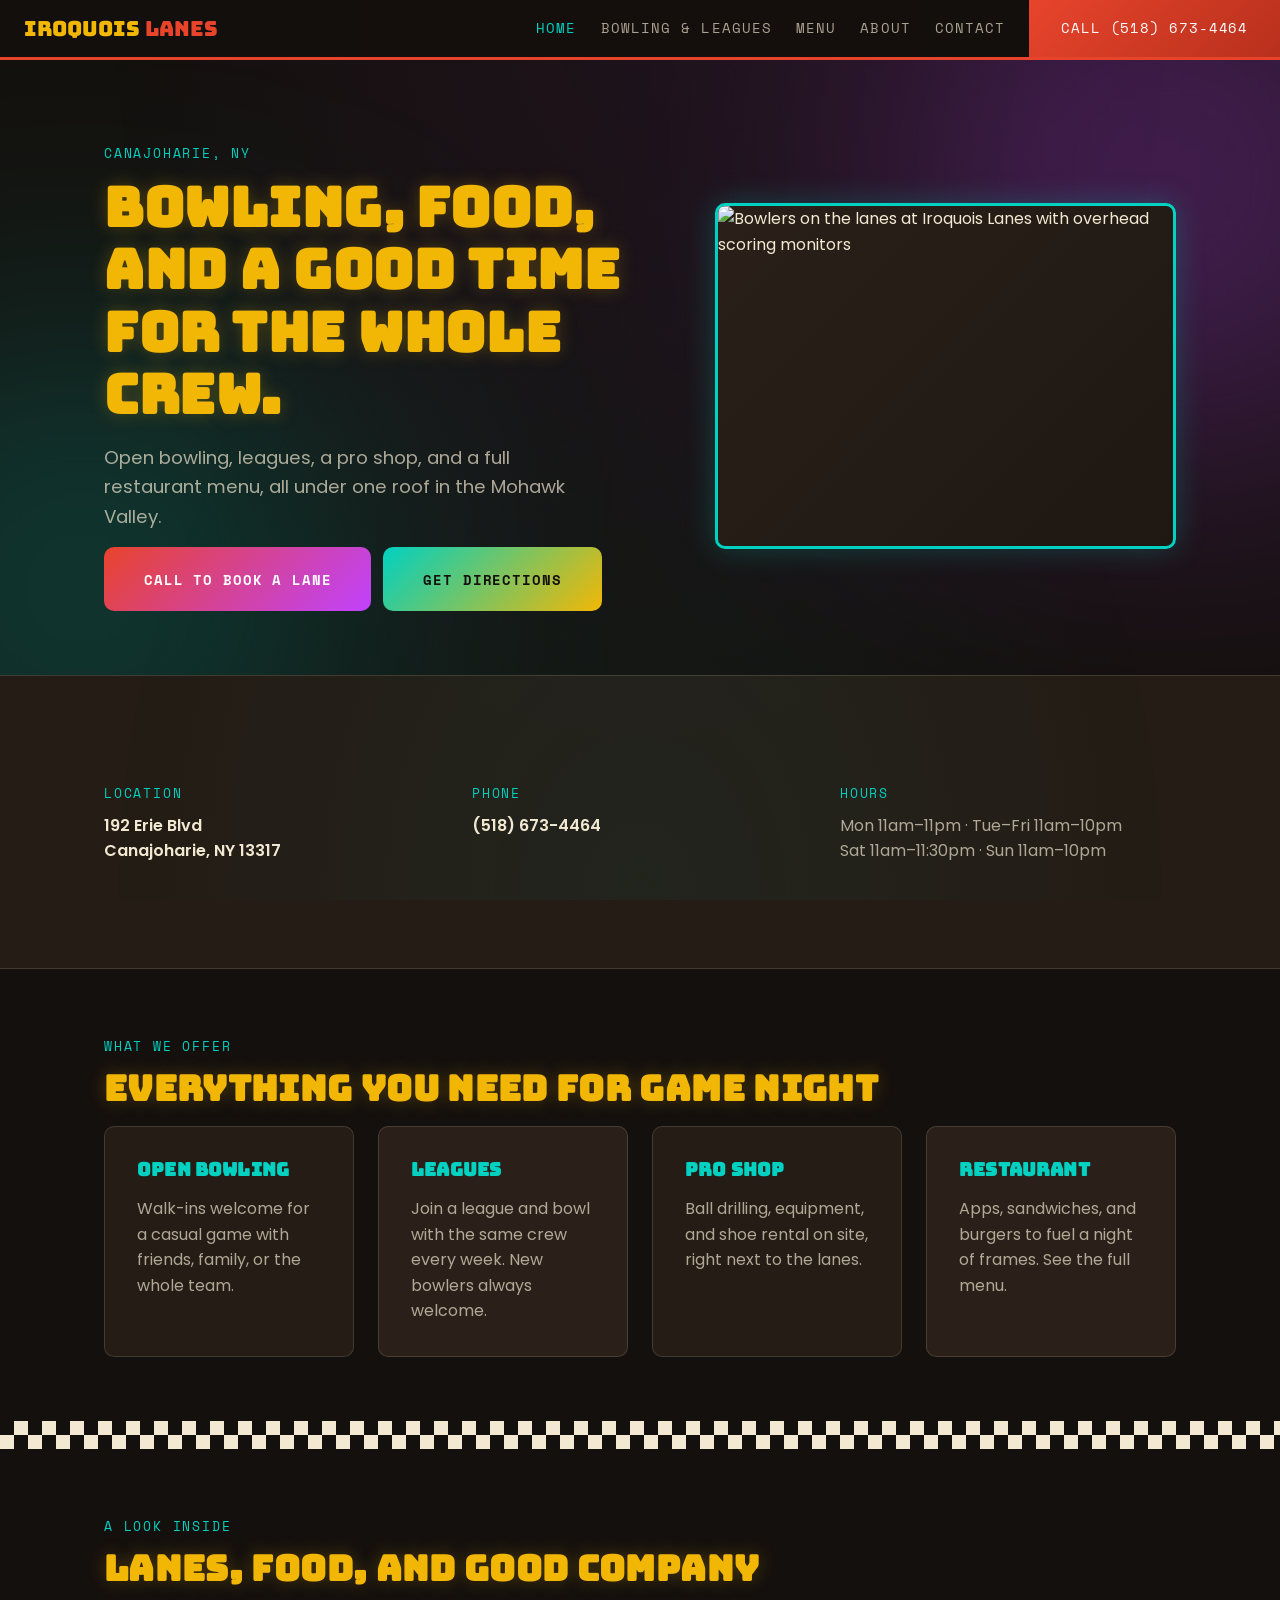
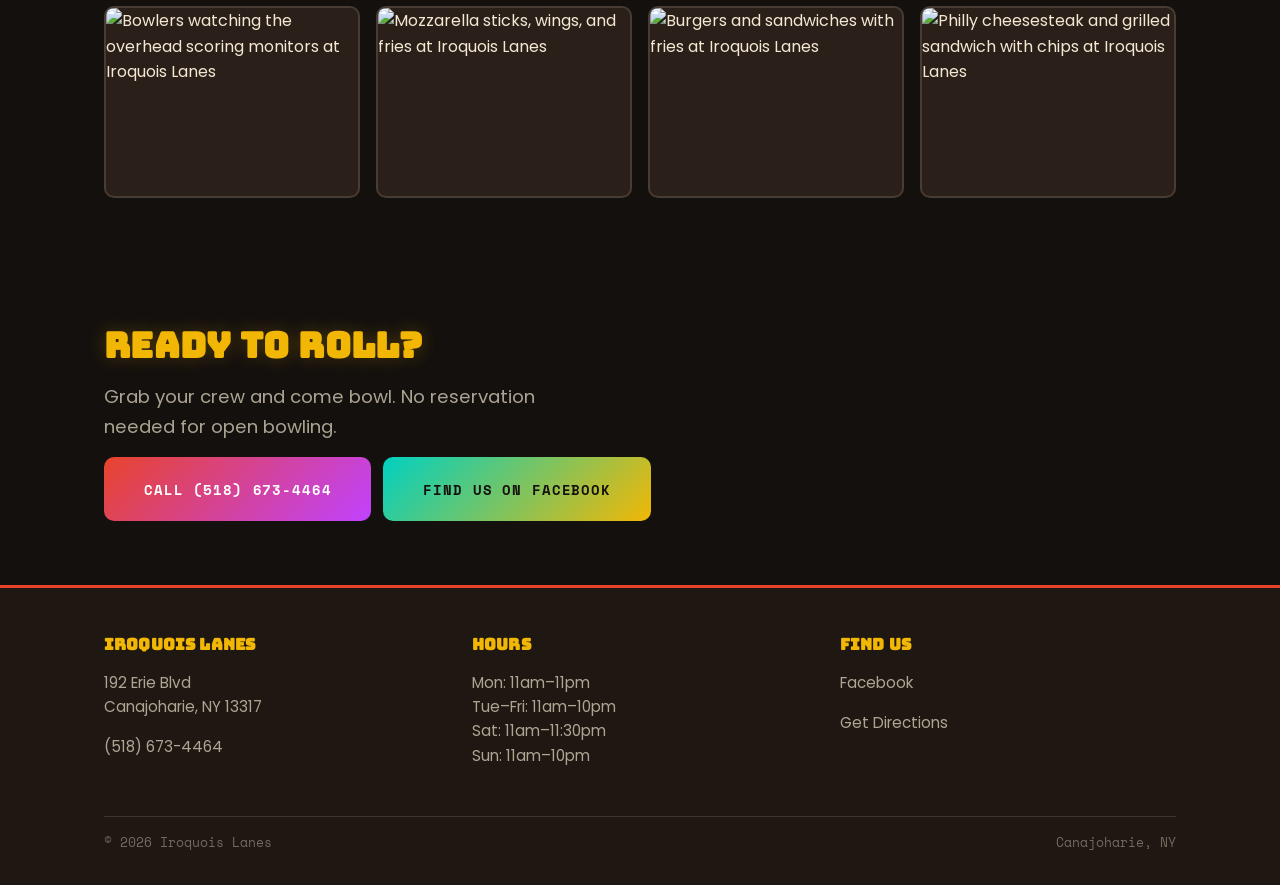
==== index.html @ 58350961 "Initial multi-page site for Iroquois Lanes Home, Bowling & Leagues, Menu, About, and Contact pages w" ====
<!DOCTYPE html>
<html lang="en">
<head>
<meta charset="UTF-8">
<meta name="viewport" content="width=device-width, initial-scale=1.0">
<title>Iroquois Lanes | Bowling, Leagues &amp; Restaurant in Canajoharie, NY</title>
<meta name="description" content="Iroquois Lanes in Canajoharie, NY offers open bowling, leagues, a pro shop, and a full restaurant menu. Call (518) 673-4464.">
<link rel="preconnect" href="https://fonts.googleapis.com">
<link rel="preconnect" href="https://fonts.gstatic.com" crossorigin>
<link href="https://fonts.googleapis.com/css2?family=Bungee&family=Poppins:wght@400;500;600;700&family=Space+Mono:wght@400;700&display=swap" rel="stylesheet">
<link rel="stylesheet" href="styles.css">
</head>
<body>
<a class="skip-link" href="#main">Skip to content</a>

<header class="site-header">
  <div class="header-content">
    <a href="index.html" class="brand">IROQUOIS <span>LANES</span></a>
    <button class="nav-toggle" aria-label="Toggle navigation" aria-expanded="false">&#9776;</button>
    <nav class="main-nav">
      <a href="index.html" aria-current="page">Home</a>
      <a href="leagues.html">Bowling &amp; Leagues</a>
      <a href="menu.html">Menu</a>
      <a href="about.html">About</a>
      <a href="contact.html">Contact</a>
    </nav>
  </div>
  <a href="tel:+15186734464" class="btn-header">Call (518) 673-4464</a>
</header>

<main id="main">

  <section class="hero">
    <div class="wrap hero-grid">
      <div>
        <span class="eyebrow">Canajoharie, NY</span>
        <h1>Bowling, food, and a good time for the whole crew.</h1>
        <p class="hero-sub">Open bowling, leagues, a pro shop, and a full restaurant menu, all under one roof in the Mohawk Valley.</p>
        <div class="btn-row">
          <a href="tel:+15186734464" class="btn-primary">Call to Book a Lane</a>
          <a href="contact.html" class="btn-secondary">Get Directions</a>
        </div>
      </div>
      <div class="hero-photo-frame">
        <img src="images/hero-lanes.jpg" alt="Bowlers on the lanes at Iroquois Lanes with overhead scoring monitors">
      </div>
    </div>
  </section>

  <section class="info-strip">
    <div class="wrap">
      <div class="info-item">
        <span class="eyebrow">Location</span>
        <p><a href="contact.html">192 Erie Blvd<br>Canajoharie, NY 13317</a></p>
      </div>
      <div class="info-item">
        <span class="eyebrow">Phone</span>
        <p><a href="tel:+15186734464">(518) 673-4464</a></p>
      </div>
      <div class="info-item">
        <span class="eyebrow">Hours</span>
        <p>Mon 11am&ndash;11pm &middot; Tue&ndash;Fri 11am&ndash;10pm<br>Sat 11am&ndash;11:30pm &middot; Sun 11am&ndash;10pm</p>
      </div>
    </div>
  </section>

  <section>
    <div class="wrap">
      <span class="eyebrow">What We Offer</span>
      <h2>Everything you need for game night</h2>
      <div class="card-grid">
        <div class="card">
          <h3>Open Bowling</h3>
          <p>Walk-ins welcome for a casual game with friends, family, or the whole team.</p>
        </div>
        <div class="card">
          <h3>Leagues</h3>
          <p>Join a league and bowl with the same crew every week. New bowlers always welcome.</p>
        </div>
        <div class="card">
          <h3>Pro Shop</h3>
          <p>Ball drilling, equipment, and shoe rental on site, right next to the lanes.</p>
        </div>
        <div class="card">
          <h3>Restaurant</h3>
          <p>Apps, sandwiches, and burgers to fuel a night of frames. See the full menu.</p>
        </div>
      </div>
    </div>
  </section>

  <div class="checker-divider"></div>

  <section>
    <div class="wrap">
      <span class="eyebrow">A Look Inside</span>
      <h2>Lanes, food, and good company</h2>
      <div class="photo-strip">
        <div class="frame"><img src="images/lanes-scoring.jpg" alt="Bowlers watching the overhead scoring monitors at Iroquois Lanes"></div>
        <div class="frame"><img src="images/apps-mozz-wings.jpg" alt="Mozzarella sticks, wings, and fries at Iroquois Lanes"></div>
        <div class="frame"><img src="images/burgers-fries.jpg" alt="Burgers and sandwiches with fries at Iroquois Lanes"></div>
        <div class="frame"><img src="images/sandwiches-chips.jpg" alt="Philly cheesesteak and grilled sandwich with chips at Iroquois Lanes"></div>
      </div>
    </div>
  </section>

  <section>
    <div class="wrap">
      <h2>Ready to roll?</h2>
      <p class="hero-sub">Grab your crew and come bowl. No reservation needed for open bowling.</p>
      <div class="btn-row">
        <a href="tel:+15186734464" class="btn-primary">Call (518) 673-4464</a>
        <a href="https://www.facebook.com/p/Iroquois-Lanes-100047014855632/" target="_blank" rel="noopener" class="btn-secondary">Find Us on Facebook</a>
      </div>
    </div>
  </section>

</main>

<footer class="site-footer">
  <div class="wrap">
    <div class="footer-grid">
      <div>
        <h3>Iroquois Lanes</h3>
        <p>192 Erie Blvd<br>Canajoharie, NY 13317</p>
        <p><a href="tel:+15186734464">(518) 673-4464</a></p>
      </div>
      <div>
        <h3>Hours</h3>
        <p>Mon: 11am&ndash;11pm<br>Tue&ndash;Fri: 11am&ndash;10pm<br>Sat: 11am&ndash;11:30pm<br>Sun: 11am&ndash;10pm</p>
      </div>
      <div>
        <h3>Find Us</h3>
        <p><a href="https://www.facebook.com/p/Iroquois-Lanes-100047014855632/" target="_blank" rel="noopener">Facebook</a></p>
        <p><a href="https://www.google.com/maps/search/?api=1&query=Iroquois+Lanes+192+Erie+Blvd+Canajoharie+NY+13317" target="_blank" rel="noopener">Get Directions</a></p>
      </div>
    </div>
    <div class="footer-bottom">
      <span>&copy; <span id="year"></span> Iroquois Lanes</span>
      <span>Canajoharie, NY</span>
    </div>
  </div>
</footer>

<script src="script.js"></script>
</body>
</html>
---- styles.css ----
/* ============================================
   Iroquois Lanes — shared stylesheet
   Retro bowling-alley theme: dark lane-house
   palette, neon marquee accents, checkerboard
   floor motif.
   ============================================ */

:root {
  /* Palette */
  --bg: #14100d;
  --bg-alt: #1e1712;
  --paper: #241c15;
  --paper-raised: #2a2019;
  --cream: #F3E9D2;
  --ink: #F3E9D2;
  --ink-soft: rgba(243, 233, 210, 0.68);
  --ink-faint: rgba(243, 233, 210, 0.4);
  --pin-red: #E8442C;
  --pin-red-deep: #B7301C;
  --lane-gold: #F2B705;
  --neon-purple: #C042FF;
  --neon-teal: #00D1C1;
  --border: rgba(243, 233, 210, 0.14);

  /* Type */
  --font-display: 'Bungee', system-ui, sans-serif;
  --font-body: 'Poppins', system-ui, sans-serif;
  --font-mono: 'Space Mono', monospace;

  /* Spacing scale */
  --sp-01: 0.25rem;
  --sp-02: 0.5rem;
  --sp-03: 0.75rem;
  --sp-04: 1rem;
  --sp-05: 1.5rem;
  --sp-06: 2rem;
  --sp-07: 2.5rem;
  --sp-08: 3rem;
  --sp-09: 4rem;
  --sp-10: 5rem;

  --radius: 10px;
  --motion: 200ms ease;

  color-scheme: dark;
}

@media (prefers-reduced-motion: reduce) {
  *, *::before, *::after {
    animation-duration: 0.001ms !important;
    animation-iteration-count: 1 !important;
    transition-duration: 0.001ms !important;
    scroll-behavior: auto !important;
  }
}

* { box-sizing: border-box; }

html { scroll-behavior: smooth; }

body {
  margin: 0;
  background: var(--bg);
  color: var(--ink);
  font-family: var(--font-body);
  font-size: 1rem;
  line-height: 1.6;
  -webkit-font-smoothing: antialiased;
}

body::after {
  content: '';
  position: fixed;
  inset: 0;
  pointer-events: none;
  background: radial-gradient(ellipse at top, rgba(192, 66, 255, 0.06), transparent 60%),
              radial-gradient(ellipse at bottom, rgba(0, 209, 193, 0.05), transparent 60%);
  z-index: 0;
}

img { max-width: 100%; display: block; }

a { color: var(--neon-teal); text-decoration: none; }
a:hover { color: var(--lane-gold); }

h1, h2, h3 {
  font-family: var(--font-display);
  line-height: 1.15;
  letter-spacing: 0.01em;
  margin: 0 0 var(--sp-04);
  color: var(--lane-gold);
  text-shadow: 0 0 18px rgba(242, 183, 5, 0.25);
}

h1 { font-size: clamp(2rem, 5vw, 3.4rem); }
h2 { font-size: clamp(1.5rem, 3.4vw, 2.2rem); }
h3 { font-size: 1.15rem; }

p { margin: 0 0 var(--sp-04); }

.eyebrow {
  font-family: var(--font-mono);
  text-transform: uppercase;
  letter-spacing: 0.14em;
  font-size: 0.8rem;
  color: var(--neon-teal);
  display: inline-block;
  margin-bottom: var(--sp-03);
}

.wrap {
  max-width: 1120px;
  margin: 0 auto;
  padding: 0 var(--sp-05);
  position: relative;
  z-index: 1;
}

section { padding: var(--sp-09) 0; }

/* Skip link */
.skip-link {
  position: absolute;
  left: -999px;
  top: 0;
  background: var(--pin-red);
  color: #fff;
  padding: var(--sp-03) var(--sp-04);
  z-index: 100;
}
.skip-link:focus { left: var(--sp-04); top: var(--sp-04); }

/* ============ Header / Nav ============ */
.site-header {
  position: sticky;
  top: 0;
  z-index: 50;
  display: flex;
  align-items: stretch;
  background: rgba(20, 16, 13, 0.92);
  backdrop-filter: blur(6px);
  border-bottom: 3px solid var(--pin-red);
}

.header-content {
  flex: 1;
  display: flex;
  align-items: center;
  justify-content: space-between;
  max-width: 1120px;
  margin: 0 auto;
  padding: var(--sp-03) var(--sp-05);
  gap: var(--sp-05);
}

.brand {
  font-family: var(--font-display);
  font-size: 1.3rem;
  color: var(--lane-gold);
  white-space: nowrap;
}
.brand span { color: var(--pin-red); }

.main-nav {
  display: flex;
  gap: var(--sp-05);
  flex-wrap: wrap;
}

.main-nav a {
  font-family: var(--font-mono);
  font-size: 0.85rem;
  text-transform: uppercase;
  letter-spacing: 0.08em;
  color: var(--ink-soft);
}
.main-nav a:hover,
.main-nav a[aria-current="page"] { color: var(--neon-teal); }

.btn-header {
  display: flex;
  align-items: center;
  padding: 0 var(--sp-06);
  background: linear-gradient(135deg, var(--pin-red), var(--pin-red-deep));
  color: #fff;
  font-family: var(--font-mono);
  font-size: 0.85rem;
  letter-spacing: 0.06em;
  text-transform: uppercase;
  white-space: nowrap;
}
.btn-header:hover { background: var(--neon-purple); color: #fff; }

.nav-toggle {
  display: none;
  background: none;
  border: 1px solid var(--border);
  color: var(--ink);
  font-size: 1.4rem;
  padding: var(--sp-02) var(--sp-03);
  border-radius: var(--radius);
}

@media (max-width: 800px) {
  .nav-toggle { display: block; }
  .main-nav {
    display: none;
    position: absolute;
    top: 100%;
    left: 0;
    right: 0;
    background: var(--bg-alt);
    flex-direction: column;
    gap: 0;
    border-bottom: 3px solid var(--pin-red);
  }
  .main-nav.open { display: flex; }
  .main-nav a {
    padding: var(--sp-04) var(--sp-05);
    border-top: 1px solid var(--border);
  }
  .btn-header { display: none; }
}

/* ============ Buttons ============ */
.btn-primary,
.btn-secondary {
  display: inline-flex;
  align-items: center;
  justify-content: center;
  padding: 0 var(--sp-07);
  height: 64px;
  font-family: var(--font-mono);
  font-size: 0.9rem;
  text-transform: uppercase;
  letter-spacing: 0.06em;
  border-radius: var(--radius);
  color: #14100d;
  font-weight: 700;
}

.btn-primary { background: linear-gradient(135deg, var(--pin-red), var(--neon-purple)); color: #fff; }
.btn-secondary { background: linear-gradient(135deg, var(--neon-teal), var(--lane-gold)); }

.btn-primary:hover, .btn-secondary:hover {
  background: #7a4fae;
  color: #fff;
}

.btn-row { display: flex; gap: var(--sp-03); flex-wrap: wrap; }

/* ============ Hero ============ */
.hero {
  padding: var(--sp-10) 0 var(--sp-09);
  position: relative;
  overflow: hidden;
}
.hero::before {
  content: '';
  position: absolute;
  top: -20%;
  right: -10%;
  width: 480px;
  height: 480px;
  background: var(--neon-purple);
  filter: blur(140px);
  opacity: 0.35;
  z-index: 0;
}
.hero::after {
  content: '';
  position: absolute;
  bottom: -20%;
  left: -10%;
  width: 420px;
  height: 420px;
  background: var(--neon-teal);
  filter: blur(140px);
  opacity: 0.3;
  z-index: 0;
}

.hero-grid {
  display: grid;
  grid-template-columns: 1.1fr 0.9fr;
  gap: var(--sp-08);
  align-items: center;
}

@media (max-width: 900px) {
  .hero-grid { grid-template-columns: 1fr; }
}

.hero-sub {
  font-size: 1.15rem;
  color: var(--ink-soft);
  max-width: 42ch;
}

.hero-photo-frame {
  border-radius: var(--radius);
  overflow: hidden;
  border: 3px solid var(--neon-teal);
  box-shadow: 0 0 30px rgba(0, 209, 193, 0.25);
  aspect-ratio: 4/3;
  background: linear-gradient(135deg, var(--paper-raised), var(--bg-alt));
}
.hero-photo-frame img { width: 100%; height: 100%; object-fit: cover; }

/* ============ Info strip ============ */
.info-strip {
  background: var(--paper);
  border-top: 1px solid var(--border);
  border-bottom: 1px solid var(--border);
}
.info-strip .wrap {
  display: grid;
  grid-template-columns: repeat(3, 1fr);
  gap: var(--sp-06);
  padding-top: var(--sp-07);
  padding-bottom: var(--sp-07);
}
@media (max-width: 700px) {
  .info-strip .wrap { grid-template-columns: 1fr; }
}
.info-item .eyebrow { margin-bottom: var(--sp-02); }
.info-item p { margin: 0; color: var(--ink-soft); }
.info-item a { color: var(--ink); font-weight: 600; }
.info-item a:hover { color: var(--neon-teal); }

/* ============ Cards ============ */
.card-grid {
  display: grid;
  grid-template-columns: repeat(auto-fit, minmax(240px, 1fr));
  gap: var(--sp-05);
}

.card {
  background: var(--paper);
  border: 1px solid var(--border);
  border-radius: var(--radius);
  padding: var(--sp-06);
}
.card:nth-child(even) { background: var(--paper-raised); }
.card h3 { color: var(--neon-teal); text-shadow: none; }
.card p { color: var(--ink-soft); margin-bottom: 0; }

/* ============ Checkerboard divider ============ */
.checker-divider {
  height: 28px;
  background-image:
    repeating-conic-gradient(var(--cream) 0% 25%, var(--bg) 0% 50%);
  background-size: 28px 28px;
}

/* ============ Photo strip ============ */
.photo-strip {
  display: grid;
  grid-template-columns: repeat(auto-fit, minmax(200px, 1fr));
  gap: var(--sp-04);
}
.photo-strip .frame {
  border-radius: var(--radius);
  overflow: hidden;
  border: 2px solid var(--border);
  aspect-ratio: 4/3;
  background: var(--paper-raised);
}
.photo-strip .frame img { width: 100%; height: 100%; object-fit: cover; }

/* ============ Menu page ============ */
.menu-section h2 { border-bottom: 2px solid var(--pin-red); padding-bottom: var(--sp-02); display: inline-block; }
.menu-list { list-style: none; margin: 0 0 var(--sp-07); padding: 0; }
.menu-list li {
  display: flex;
  justify-content: space-between;
  gap: var(--sp-04);
  padding: var(--sp-03) 0;
  border-bottom: 1px dashed var(--border);
}
.menu-list .item-name { font-weight: 600; }
.menu-list .item-desc { color: var(--ink-soft); font-size: 0.9rem; display: block; }
.menu-note {
  font-family: var(--font-mono);
  font-size: 0.9rem;
  color: var(--neon-teal);
  background: var(--paper);
  border: 1px dashed var(--neon-teal);
  border-radius: var(--radius);
  padding: var(--sp-04) var(--sp-05);
}

/* ============ Hours table ============ */
.hours-table { width: 100%; border-collapse: collapse; font-family: var(--font-mono); }
.hours-table td { padding: var(--sp-02) 0; border-bottom: 1px solid var(--border); }
.hours-table td:last-child { text-align: right; color: var(--ink-soft); }

/* ============ Map ============ */
.map-frame {
  border-radius: var(--radius);
  overflow: hidden;
  border: 1px solid var(--border);
}
.map-frame iframe { width: 100%; height: 360px; border: 0; display: block; }

/* ============ Footer ============ */
.site-footer {
  background: var(--bg-alt);
  border-top: 3px solid var(--pin-red);
  padding: var(--sp-08) 0 var(--sp-06);
}
.footer-grid {
  display: grid;
  grid-template-columns: repeat(3, 1fr);
  gap: var(--sp-06);
  margin-bottom: var(--sp-06);
}
@media (max-width: 700px) {
  .footer-grid { grid-template-columns: 1fr; }
}
.footer-grid h3 { font-size: 1rem; color: var(--lane-gold); text-shadow: none; }
.footer-grid p, .footer-grid a { color: var(--ink-soft); font-size: 0.95rem; }
.footer-bottom {
  border-top: 1px solid var(--border);
  padding-top: var(--sp-04);
  font-family: var(--font-mono);
  font-size: 0.8rem;
  color: var(--ink-faint);
  display: flex;
  justify-content: space-between;
  flex-wrap: wrap;
  gap: var(--sp-02);
}
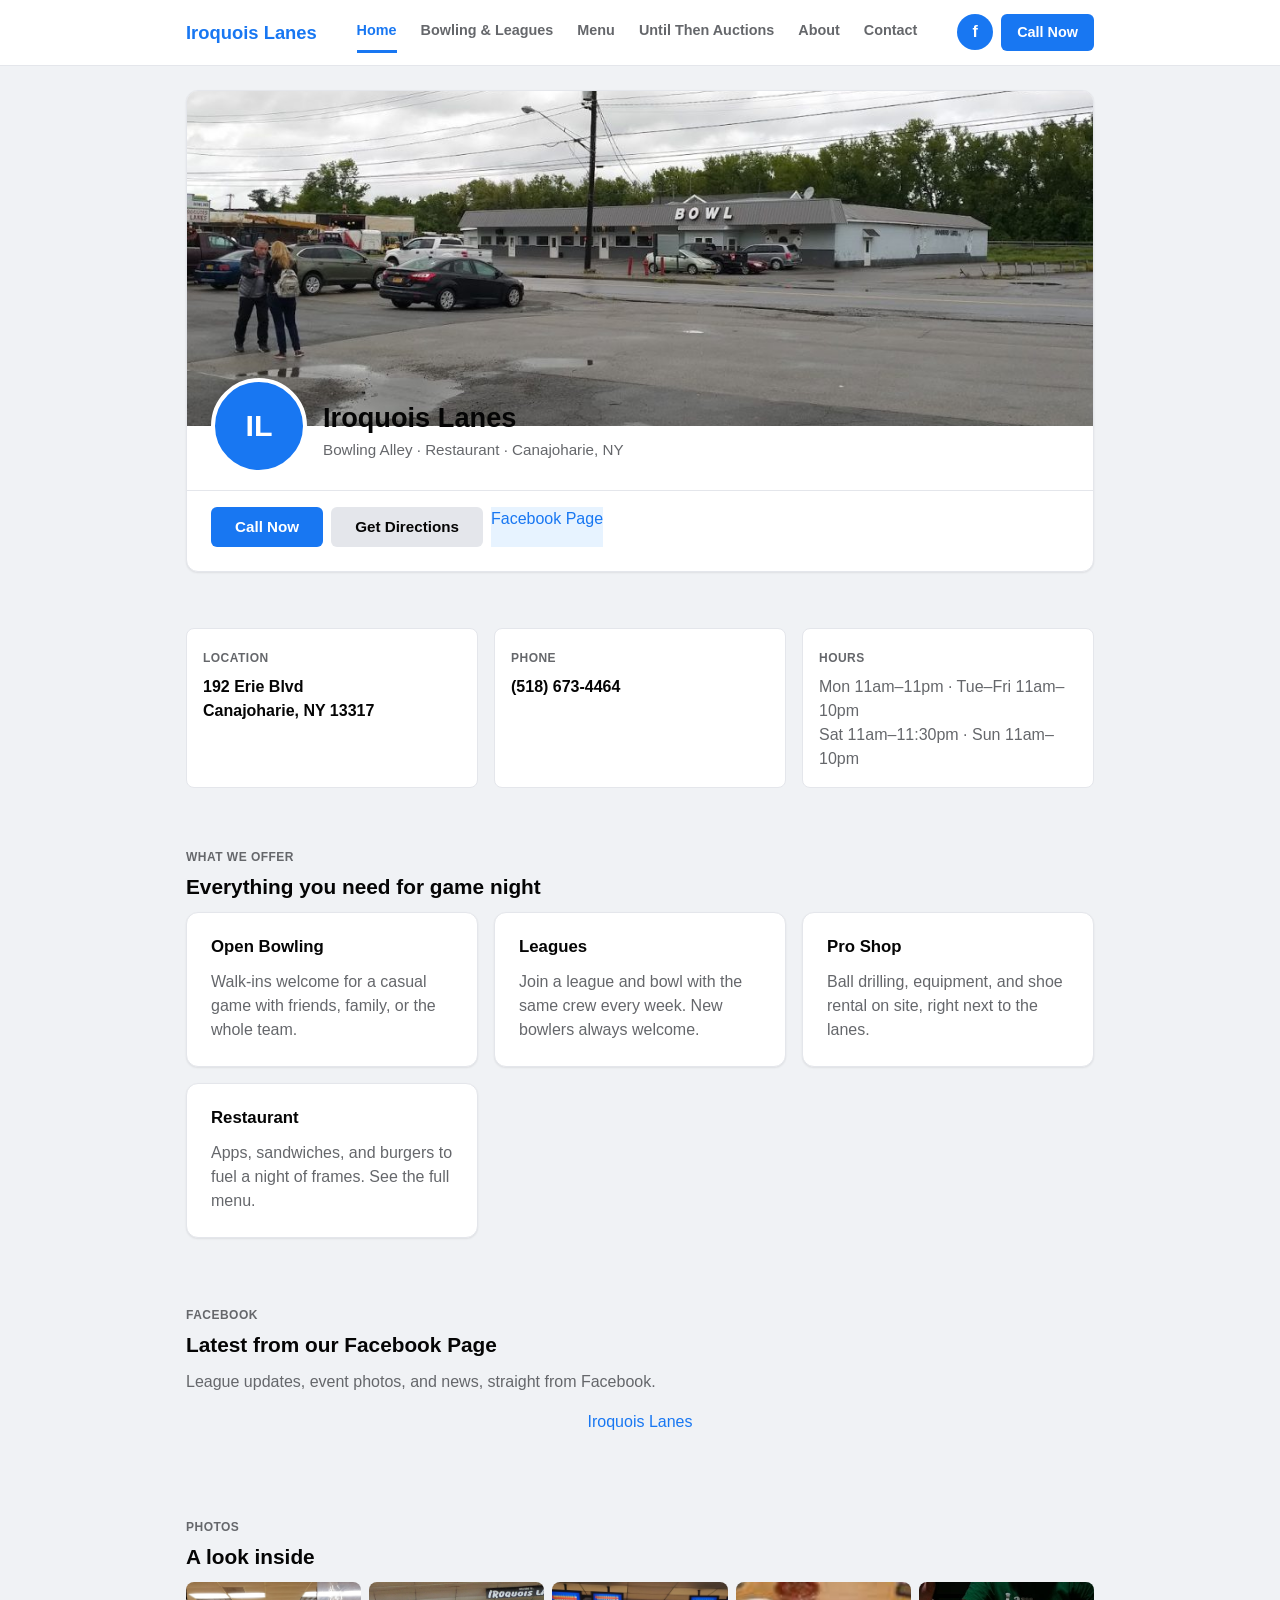
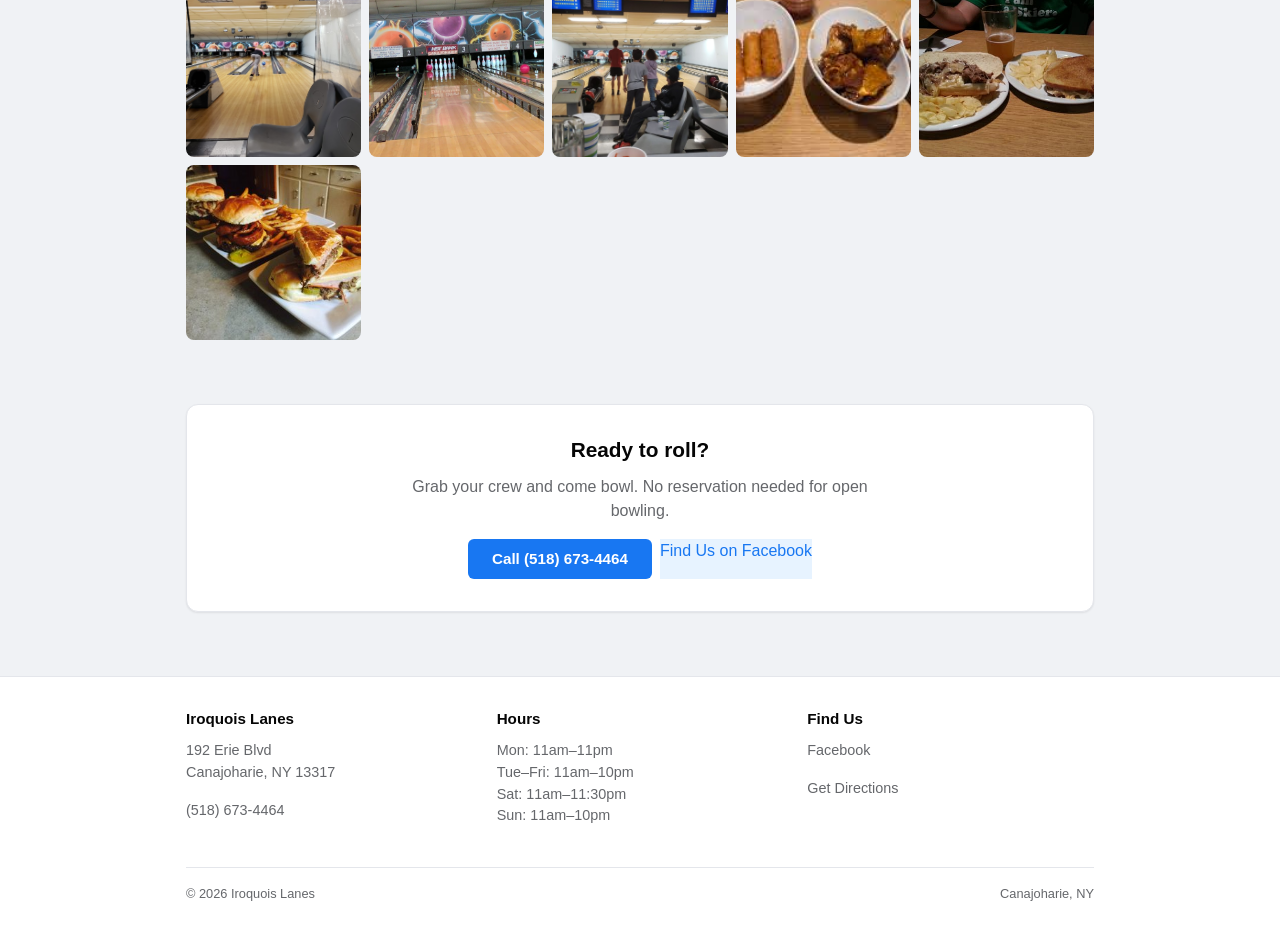
==== commit 1f98e20b: "Add real photos, redesign site to match Facebook, add Until Then auctions page - Rename uploaded pho" ====
--- a/index.html
+++ b/index.html
@@ -5,9 +5,6 @@
 <meta name="viewport" content="width=device-width, initial-scale=1.0">
 <title>Iroquois Lanes | Bowling, Leagues &amp; Restaurant in Canajoharie, NY</title>
 <meta name="description" content="Iroquois Lanes in Canajoharie, NY offers open bowling, leagues, a pro shop, and a full restaurant menu. Call (518) 673-4464.">
-<link rel="preconnect" href="https://fonts.googleapis.com">
-<link rel="preconnect" href="https://fonts.gstatic.com" crossorigin>
-<link href="https://fonts.googleapis.com/css2?family=Bungee&family=Poppins:wght@400;500;600;700&family=Space+Mono:wght@400;700&display=swap" rel="stylesheet">
 <link rel="stylesheet" href="styles.css">
 </head>
 <body>
@@ -15,34 +12,45 @@
 
 <header class="site-header">
   <div class="header-content">
-    <a href="index.html" class="brand">IROQUOIS <span>LANES</span></a>
-    <button class="nav-toggle" aria-label="Toggle navigation" aria-expanded="false">&#9776;</button>
+    <a href="index.html" class="brand">Iroquois Lanes</a>
     <nav class="main-nav">
       <a href="index.html" aria-current="page">Home</a>
       <a href="leagues.html">Bowling &amp; Leagues</a>
       <a href="menu.html">Menu</a>
+      <a href="auctions.html">Until Then Auctions</a>
       <a href="about.html">About</a>
       <a href="contact.html">Contact</a>
     </nav>
+    <div class="header-actions">
+      <button class="nav-toggle" aria-label="Toggle navigation" aria-expanded="false">&#9776;</button>
+      <a href="https://www.facebook.com/p/Iroquois-Lanes-100047014855632/" target="_blank" rel="noopener" class="fb-icon-btn" aria-label="Iroquois Lanes on Facebook">f</a>
+      <a href="tel:+15186734464" class="btn-header">Call Now</a>
+    </div>
   </div>
-  <a href="tel:+15186734464" class="btn-header">Call (518) 673-4464</a>
 </header>
 
 <main id="main">
 
-  <section class="hero">
-    <div class="wrap hero-grid">
-      <div>
-        <span class="eyebrow">Canajoharie, NY</span>
-        <h1>Bowling, food, and a good time for the whole crew.</h1>
-        <p class="hero-sub">Open bowling, leagues, a pro shop, and a full restaurant menu, all under one roof in the Mohawk Valley.</p>
-        <div class="btn-row">
-          <a href="tel:+15186734464" class="btn-primary">Call to Book a Lane</a>
-          <a href="contact.html" class="btn-secondary">Get Directions</a>
+  <section class="page-header">
+    <div class="wrap">
+      <div class="page-header-card">
+        <div class="cover-photo">
+          <img src="images/cover-exterior.jpg" alt="The Iroquois Lanes building on Erie Blvd in Canajoharie, NY">
         </div>
-      </div>
-      <div class="hero-photo-frame">
-        <img src="images/hero-lanes.jpg" alt="Bowlers on the lanes at Iroquois Lanes with overhead scoring monitors">
+        <div class="page-identity">
+          <div class="profile-badge">IL</div>
+          <div class="page-title-block">
+            <h1>Iroquois Lanes</h1>
+            <p class="page-category">Bowling Alley &middot; Restaurant &middot; Canajoharie, NY</p>
+          </div>
+        </div>
+        <div class="page-actions">
+          <div class="btn-row">
+            <a href="tel:+15186734464" class="btn-primary">Call Now</a>
+            <a href="contact.html" class="btn-secondary">Get Directions</a>
+            <a href="https://www.facebook.com/p/Iroquois-Lanes-100047014855632/" target="_blank" rel="noopener" class="btn-facebook">Facebook Page</a>
+          </div>
+        </div>
       </div>
     </div>
   </section>
@@ -89,28 +97,53 @@
     </div>
   </section>
 
-  <div class="checker-divider"></div>
-
   <section>
     <div class="wrap">
-      <span class="eyebrow">A Look Inside</span>
-      <h2>Lanes, food, and good company</h2>
-      <div class="photo-strip">
-        <div class="frame"><img src="images/lanes-scoring.jpg" alt="Bowlers watching the overhead scoring monitors at Iroquois Lanes"></div>
-        <div class="frame"><img src="images/apps-mozz-wings.jpg" alt="Mozzarella sticks, wings, and fries at Iroquois Lanes"></div>
-        <div class="frame"><img src="images/burgers-fries.jpg" alt="Burgers and sandwiches with fries at Iroquois Lanes"></div>
-        <div class="frame"><img src="images/sandwiches-chips.jpg" alt="Philly cheesesteak and grilled sandwich with chips at Iroquois Lanes"></div>
+      <span class="eyebrow">Facebook</span>
+      <h2>Latest from our Facebook Page</h2>
+      <p class="hero-sub">League updates, event photos, and news, straight from Facebook.</p>
+      <div class="fb-widget-wrap">
+        <div class="fb-page"
+          data-href="https://www.facebook.com/p/Iroquois-Lanes-100047014855632/"
+          data-tabs="timeline"
+          data-width="500"
+          data-height="500"
+          data-small-header="false"
+          data-adapt-container-width="true"
+          data-hide-cover="false"
+          data-show-facepile="true">
+          <blockquote cite="https://www.facebook.com/p/Iroquois-Lanes-100047014855632/" class="fb-xfbml-parse-ignore">
+            <a href="https://www.facebook.com/p/Iroquois-Lanes-100047014855632/">Iroquois Lanes</a>
+          </blockquote>
+        </div>
       </div>
     </div>
   </section>
 
   <section>
     <div class="wrap">
-      <h2>Ready to roll?</h2>
-      <p class="hero-sub">Grab your crew and come bowl. No reservation needed for open bowling.</p>
-      <div class="btn-row">
-        <a href="tel:+15186734464" class="btn-primary">Call (518) 673-4464</a>
-        <a href="https://www.facebook.com/p/Iroquois-Lanes-100047014855632/" target="_blank" rel="noopener" class="btn-secondary">Find Us on Facebook</a>
+      <span class="eyebrow">Photos</span>
+      <h2>A look inside</h2>
+      <div class="photo-strip">
+        <div class="frame"><img src="images/lanes-bowler.jpg" alt="A bowler mid-throw at Iroquois Lanes"></div>
+        <div class="frame"><img src="images/lanes-wide.jpg" alt="Wide view of the lanes at Iroquois Lanes"></div>
+        <div class="frame"><img src="images/lanes-family.jpg" alt="A family bowling together with overhead scoring monitors"></div>
+        <div class="frame"><img src="images/apps-mozz-wings.jpg" alt="Mozzarella sticks, wings, and fries at Iroquois Lanes"></div>
+        <div class="frame"><img src="images/sandwiches-chips.jpg" alt="Philly cheesesteak and grilled sandwich with chips at Iroquois Lanes"></div>
+        <div class="frame"><img src="images/burgers-fries.jpg" alt="Burgers and sandwiches with fries at Iroquois Lanes"></div>
+      </div>
+    </div>
+  </section>
+
+  <section>
+    <div class="wrap">
+      <div class="card" style="padding: var(--sp-06); text-align: center;">
+        <h2>Ready to roll?</h2>
+        <p class="hero-sub" style="margin: 0 auto var(--sp-04);">Grab your crew and come bowl. No reservation needed for open bowling.</p>
+        <div class="btn-row" style="justify-content: center;">
+          <a href="tel:+15186734464" class="btn-primary">Call (518) 673-4464</a>
+          <a href="https://www.facebook.com/p/Iroquois-Lanes-100047014855632/" target="_blank" rel="noopener" class="btn-facebook">Find Us on Facebook</a>
+        </div>
       </div>
     </div>
   </section>
@@ -143,5 +176,7 @@
 </footer>
 
 <script src="script.js"></script>
+<div id="fb-root"></div>
+<script async defer crossorigin="anonymous" src="https://connect.facebook.net/en_US/sdk.js#xfbml=1&version=v19.0"></script>
 </body>
 </html>
--- a/styles.css
+++ b/styles.css
@@ -1,33 +1,32 @@
 /* ============================================
    Iroquois Lanes — shared stylesheet
-   Retro bowling-alley theme: dark lane-house
-   palette, neon marquee accents, checkerboard
-   floor motif.
+   Deliberately plain, Facebook-like look: light
+   gray page background, white rounded cards,
+   Facebook blue accents, system font stack.
+   The site is meant to feel like a companion to
+   the Iroquois Lanes Facebook Page, not a
+   separate "designed" brand.
    ============================================ */
 
 :root {
-  /* Palette */
-  --bg: #14100d;
-  --bg-alt: #1e1712;
-  --paper: #241c15;
-  --paper-raised: #2a2019;
-  --cream: #F3E9D2;
-  --ink: #F3E9D2;
-  --ink-soft: rgba(243, 233, 210, 0.68);
-  --ink-faint: rgba(243, 233, 210, 0.4);
-  --pin-red: #E8442C;
-  --pin-red-deep: #B7301C;
-  --lane-gold: #F2B705;
-  --neon-purple: #C042FF;
-  --neon-teal: #00D1C1;
-  --border: rgba(243, 233, 210, 0.14);
-
-  /* Type */
-  --font-display: 'Bungee', system-ui, sans-serif;
-  --font-body: 'Poppins', system-ui, sans-serif;
-  --font-mono: 'Space Mono', monospace;
-
-  /* Spacing scale */
+  --fb-blue: #1877F2;
+  --fb-blue-dark: #166FE5;
+  --fb-blue-light: #E7F3FF;
+  --fb-green: #42B72A;
+  --fb-green-dark: #36A420;
+
+  --bg: #F0F2F5;
+  --card: #FFFFFF;
+  --text: #050505;
+  --text-secondary: #65676B;
+  --border: #CED0D4;
+  --border-light: #E4E6EB;
+
+  --font-body: -apple-system, BlinkMacSystemFont, "Segoe UI", Roboto, Helvetica, Arial, sans-serif;
+
+  --radius: 8px;
+  --radius-lg: 12px;
+
   --sp-01: 0.25rem;
   --sp-02: 0.5rem;
   --sp-03: 0.75rem;
@@ -36,13 +35,8 @@
   --sp-06: 2rem;
   --sp-07: 2.5rem;
   --sp-08: 3rem;
-  --sp-09: 4rem;
-  --sp-10: 5rem;
-
-  --radius: 10px;
-  --motion: 200ms ease;
-
-  color-scheme: dark;
+
+  color-scheme: light;
 }
 
 @media (prefers-reduced-motion: reduce) {
@@ -61,69 +55,63 @@
 body {
   margin: 0;
   background: var(--bg);
-  color: var(--ink);
+  color: var(--text);
   font-family: var(--font-body);
   font-size: 1rem;
-  line-height: 1.6;
+  line-height: 1.5;
   -webkit-font-smoothing: antialiased;
 }
 
-body::after {
-  content: '';
-  position: fixed;
-  inset: 0;
-  pointer-events: none;
-  background: radial-gradient(ellipse at top, rgba(192, 66, 255, 0.06), transparent 60%),
-              radial-gradient(ellipse at bottom, rgba(0, 209, 193, 0.05), transparent 60%);
-  z-index: 0;
-}
-
 img { max-width: 100%; display: block; }
 
-a { color: var(--neon-teal); text-decoration: none; }
-a:hover { color: var(--lane-gold); }
+a { color: var(--fb-blue); text-decoration: none; }
+a:hover { text-decoration: underline; }
 
 h1, h2, h3 {
-  font-family: var(--font-display);
-  line-height: 1.15;
-  letter-spacing: 0.01em;
-  margin: 0 0 var(--sp-04);
-  color: var(--lane-gold);
-  text-shadow: 0 0 18px rgba(242, 183, 5, 0.25);
-}
-
-h1 { font-size: clamp(2rem, 5vw, 3.4rem); }
-h2 { font-size: clamp(1.5rem, 3.4vw, 2.2rem); }
-h3 { font-size: 1.15rem; }
+  font-family: var(--font-body);
+  font-weight: 700;
+  line-height: 1.25;
+  margin: 0 0 var(--sp-03);
+  color: var(--text);
+}
+
+h1 { font-size: 1.7rem; }
+h2 { font-size: 1.3rem; }
+h3 { font-size: 1.05rem; }
 
 p { margin: 0 0 var(--sp-04); }
 
 .eyebrow {
-  font-family: var(--font-mono);
   text-transform: uppercase;
-  letter-spacing: 0.14em;
-  font-size: 0.8rem;
-  color: var(--neon-teal);
+  letter-spacing: 0.04em;
+  font-size: 0.75rem;
+  font-weight: 700;
+  color: var(--text-secondary);
   display: inline-block;
-  margin-bottom: var(--sp-03);
+  margin-bottom: var(--sp-02);
 }
 
 .wrap {
-  max-width: 1120px;
+  max-width: 940px;
   margin: 0 auto;
-  padding: 0 var(--sp-05);
-  position: relative;
-  z-index: 1;
-}
-
-section { padding: var(--sp-09) 0; }
+  padding: 0 var(--sp-04);
+}
+
+section { padding: var(--sp-06) 0; }
+
+.card {
+  background: var(--card);
+  border: 1px solid var(--border-light);
+  border-radius: var(--radius-lg);
+  box-shadow: 0 1px 2px rgba(0, 0, 0, 0.08);
+}
 
 /* Skip link */
 .skip-link {
   position: absolute;
   left: -999px;
   top: 0;
-  background: var(--pin-red);
+  background: var(--fb-blue);
   color: #fff;
   padding: var(--sp-03) var(--sp-04);
   z-index: 100;
@@ -135,31 +123,26 @@
   position: sticky;
   top: 0;
   z-index: 50;
-  display: flex;
-  align-items: stretch;
-  background: rgba(20, 16, 13, 0.92);
-  backdrop-filter: blur(6px);
-  border-bottom: 3px solid var(--pin-red);
+  background: var(--card);
+  border-bottom: 1px solid var(--border-light);
 }
 
 .header-content {
-  flex: 1;
   display: flex;
   align-items: center;
   justify-content: space-between;
-  max-width: 1120px;
+  max-width: 940px;
   margin: 0 auto;
-  padding: var(--sp-03) var(--sp-05);
-  gap: var(--sp-05);
+  padding: var(--sp-03) var(--sp-04);
+  gap: var(--sp-04);
 }
 
 .brand {
-  font-family: var(--font-display);
-  font-size: 1.3rem;
-  color: var(--lane-gold);
+  font-size: 1.15rem;
+  font-weight: 800;
+  color: var(--fb-blue);
   white-space: nowrap;
 }
-.brand span { color: var(--pin-red); }
 
 .main-nav {
   display: flex;
@@ -168,40 +151,63 @@
 }
 
 .main-nav a {
-  font-family: var(--font-mono);
-  font-size: 0.85rem;
-  text-transform: uppercase;
-  letter-spacing: 0.08em;
-  color: var(--ink-soft);
-}
-.main-nav a:hover,
-.main-nav a[aria-current="page"] { color: var(--neon-teal); }
+  font-size: 0.9rem;
+  font-weight: 600;
+  color: var(--text-secondary);
+  padding: var(--sp-02) 0;
+  border-bottom: 3px solid transparent;
+}
+.main-nav a:hover { color: var(--text); text-decoration: none; }
+.main-nav a[aria-current="page"] {
+  color: var(--fb-blue);
+  border-bottom-color: var(--fb-blue);
+}
+
+.header-actions {
+  display: flex;
+  align-items: center;
+  gap: var(--sp-02);
+}
 
 .btn-header {
-  display: flex;
-  align-items: center;
-  padding: 0 var(--sp-06);
-  background: linear-gradient(135deg, var(--pin-red), var(--pin-red-deep));
+  display: inline-flex;
+  align-items: center;
+  padding: var(--sp-02) var(--sp-04);
+  background: var(--fb-blue);
   color: #fff;
-  font-family: var(--font-mono);
-  font-size: 0.85rem;
-  letter-spacing: 0.06em;
-  text-transform: uppercase;
+  font-size: 0.9rem;
+  font-weight: 600;
+  border-radius: 6px;
   white-space: nowrap;
 }
-.btn-header:hover { background: var(--neon-purple); color: #fff; }
+.btn-header:hover { background: var(--fb-blue-dark); color: #fff; text-decoration: none; }
+
+.fb-icon-btn {
+  display: inline-flex;
+  align-items: center;
+  justify-content: center;
+  width: 36px;
+  height: 36px;
+  border-radius: 50%;
+  background: var(--fb-blue);
+  color: #fff;
+  font-weight: 800;
+  font-size: 1rem;
+  flex-shrink: 0;
+}
+.fb-icon-btn:hover { background: var(--fb-blue-dark); color: #fff; text-decoration: none; }
 
 .nav-toggle {
   display: none;
   background: none;
   border: 1px solid var(--border);
-  color: var(--ink);
-  font-size: 1.4rem;
+  color: var(--text);
+  font-size: 1.3rem;
   padding: var(--sp-02) var(--sp-03);
   border-radius: var(--radius);
 }
 
-@media (max-width: 800px) {
+@media (max-width: 780px) {
   .nav-toggle { display: block; }
   .main-nav {
     display: none;
@@ -209,17 +215,19 @@
     top: 100%;
     left: 0;
     right: 0;
-    background: var(--bg-alt);
+    background: var(--card);
     flex-direction: column;
     gap: 0;
-    border-bottom: 3px solid var(--pin-red);
+    border-bottom: 1px solid var(--border-light);
+    box-shadow: 0 4px 8px rgba(0,0,0,0.08);
   }
   .main-nav.open { display: flex; }
   .main-nav a {
-    padding: var(--sp-04) var(--sp-05);
-    border-top: 1px solid var(--border);
+    padding: var(--sp-04);
+    border-bottom: 1px solid var(--border-light);
+    border-left: 3px solid transparent;
   }
-  .btn-header { display: none; }
+  .main-nav a[aria-current="page"] { border-bottom-color: var(--border-light); border-left-color: var(--fb-blue); }
 }
 
 /* ============ Buttons ============ */
@@ -228,204 +236,264 @@
   display: inline-flex;
   align-items: center;
   justify-content: center;
-  padding: 0 var(--sp-07);
-  height: 64px;
-  font-family: var(--font-mono);
-  font-size: 0.9rem;
-  text-transform: uppercase;
-  letter-spacing: 0.06em;
-  border-radius: var(--radius);
-  color: #14100d;
-  font-weight: 700;
-}
-
-.btn-primary { background: linear-gradient(135deg, var(--pin-red), var(--neon-purple)); color: #fff; }
-.btn-secondary { background: linear-gradient(135deg, var(--neon-teal), var(--lane-gold)); }
-
-.btn-primary:hover, .btn-secondary:hover {
-  background: #7a4fae;
+  gap: var(--sp-02);
+  padding: 0 var(--sp-05);
+  height: 40px;
+  font-size: 0.95rem;
+  font-weight: 600;
+  border-radius: 6px;
+  border: none;
+}
+
+.btn-primary { background: var(--fb-blue); color: #fff; }
+.btn-primary:hover { background: var(--fb-blue-dark); color: #fff; text-decoration: none; }
+
+.btn-secondary { background: var(--border-light); color: var(--text); }
+.btn-secondary:hover { background: #d8dadf; color: var(--text); text-decoration: none; }
+
+.btn-facebook { background: var(--fb-blue-light); color: var(--fb-blue); }
+.btn-facebook:hover { background: #d8e9ff; color: var(--fb-blue); text-decoration: none; }
+
+.btn-row { display: flex; gap: var(--sp-02); flex-wrap: wrap; }
+
+/* ============ Page header (Facebook-Page-style, homepage) ============ */
+.page-header { padding-top: var(--sp-05); }
+
+.page-header-card {
+  background: var(--card);
+  border: 1px solid var(--border-light);
+  border-radius: var(--radius-lg);
+  overflow: hidden;
+  box-shadow: 0 1px 2px rgba(0, 0, 0, 0.08);
+}
+
+.cover-photo {
+  width: 100%;
+  aspect-ratio: 2.7 / 1;
+  background: var(--fb-blue-light);
+  overflow: hidden;
+}
+.cover-photo img { width: 100%; height: 100%; object-fit: cover; }
+
+.page-identity {
+  display: flex;
+  align-items: flex-end;
+  gap: var(--sp-04);
+  padding: 0 var(--sp-05);
+  margin-top: -48px;
+}
+
+.profile-badge {
+  width: 96px;
+  height: 96px;
+  border-radius: 50%;
+  background: var(--fb-blue);
   color: #fff;
-}
-
-.btn-row { display: flex; gap: var(--sp-03); flex-wrap: wrap; }
-
-/* ============ Hero ============ */
+  display: flex;
+  align-items: center;
+  justify-content: center;
+  font-size: 1.9rem;
+  font-weight: 800;
+  border: 4px solid var(--card);
+  flex-shrink: 0;
+}
+
+.page-title-block { padding-bottom: var(--sp-03); }
+.page-title-block h1 { margin-bottom: var(--sp-01); }
+.page-category { color: var(--text-secondary); font-size: 0.95rem; margin: 0; }
+
+.page-actions {
+  padding: var(--sp-04) var(--sp-05) var(--sp-05);
+  border-top: 1px solid var(--border-light);
+  margin-top: var(--sp-04);
+}
+
+@media (max-width: 560px) {
+  .page-identity { flex-direction: column; align-items: flex-start; gap: var(--sp-03); }
+  .profile-badge { width: 76px; height: 76px; font-size: 1.5rem; }
+}
+
+/* ============ Simple page header (subpages) ============ */
 .hero {
-  padding: var(--sp-10) 0 var(--sp-09);
-  position: relative;
-  overflow: hidden;
-}
-.hero::before {
-  content: '';
-  position: absolute;
-  top: -20%;
-  right: -10%;
-  width: 480px;
-  height: 480px;
-  background: var(--neon-purple);
-  filter: blur(140px);
-  opacity: 0.35;
-  z-index: 0;
-}
-.hero::after {
-  content: '';
-  position: absolute;
-  bottom: -20%;
-  left: -10%;
-  width: 420px;
-  height: 420px;
-  background: var(--neon-teal);
-  filter: blur(140px);
-  opacity: 0.3;
-  z-index: 0;
+  padding: var(--sp-06) 0 var(--sp-02);
+}
+.hero .wrap {
+  background: var(--card);
+  border: 1px solid var(--border-light);
+  border-radius: var(--radius-lg);
+  padding: var(--sp-06) var(--sp-05);
+  box-shadow: 0 1px 2px rgba(0, 0, 0, 0.08);
+}
+.hero-sub {
+  font-size: 1rem;
+  color: var(--text-secondary);
+  max-width: 56ch;
+  margin-bottom: 0;
 }
 
 .hero-grid {
   display: grid;
   grid-template-columns: 1.1fr 0.9fr;
-  gap: var(--sp-08);
-  align-items: center;
-}
-
-@media (max-width: 900px) {
+  gap: var(--sp-05);
+  align-items: center;
+}
+@media (max-width: 780px) {
   .hero-grid { grid-template-columns: 1fr; }
 }
 
-.hero-sub {
-  font-size: 1.15rem;
-  color: var(--ink-soft);
-  max-width: 42ch;
-}
-
-.hero-photo-frame {
-  border-radius: var(--radius);
-  overflow: hidden;
-  border: 3px solid var(--neon-teal);
-  box-shadow: 0 0 30px rgba(0, 209, 193, 0.25);
-  aspect-ratio: 4/3;
-  background: linear-gradient(135deg, var(--paper-raised), var(--bg-alt));
-}
-.hero-photo-frame img { width: 100%; height: 100%; object-fit: cover; }
-
 /* ============ Info strip ============ */
-.info-strip {
-  background: var(--paper);
-  border-top: 1px solid var(--border);
-  border-bottom: 1px solid var(--border);
-}
+.info-strip { padding: var(--sp-05) 0; }
 .info-strip .wrap {
   display: grid;
   grid-template-columns: repeat(3, 1fr);
-  gap: var(--sp-06);
-  padding-top: var(--sp-07);
-  padding-bottom: var(--sp-07);
+  gap: var(--sp-04);
 }
 @media (max-width: 700px) {
   .info-strip .wrap { grid-template-columns: 1fr; }
 }
+.info-item {
+  background: var(--card);
+  border: 1px solid var(--border-light);
+  border-radius: var(--radius);
+  padding: var(--sp-04);
+}
 .info-item .eyebrow { margin-bottom: var(--sp-02); }
-.info-item p { margin: 0; color: var(--ink-soft); }
-.info-item a { color: var(--ink); font-weight: 600; }
-.info-item a:hover { color: var(--neon-teal); }
-
-/* ============ Cards ============ */
+.info-item p { margin: 0; color: var(--text-secondary); }
+.info-item a { color: var(--text); font-weight: 600; }
+.info-item a:hover { color: var(--fb-blue); }
+
+/* ============ Cards grid ============ */
 .card-grid {
   display: grid;
-  grid-template-columns: repeat(auto-fit, minmax(240px, 1fr));
-  gap: var(--sp-05);
-}
-
-.card {
-  background: var(--paper);
-  border: 1px solid var(--border);
-  border-radius: var(--radius);
-  padding: var(--sp-06);
-}
-.card:nth-child(even) { background: var(--paper-raised); }
-.card h3 { color: var(--neon-teal); text-shadow: none; }
-.card p { color: var(--ink-soft); margin-bottom: 0; }
-
-/* ============ Checkerboard divider ============ */
-.checker-divider {
-  height: 28px;
-  background-image:
-    repeating-conic-gradient(var(--cream) 0% 25%, var(--bg) 0% 50%);
-  background-size: 28px 28px;
-}
-
-/* ============ Photo strip ============ */
+  grid-template-columns: repeat(auto-fit, minmax(220px, 1fr));
+  gap: var(--sp-04);
+}
+
+.card-grid .card { padding: var(--sp-05); }
+.card-grid .card h3 { color: var(--text); }
+.card-grid .card p { color: var(--text-secondary); margin-bottom: 0; }
+
+/* ============ Facebook callout ============ */
+.fb-callout {
+  display: flex;
+  align-items: center;
+  justify-content: space-between;
+  gap: var(--sp-04);
+  flex-wrap: wrap;
+  padding: var(--sp-05);
+  background: var(--fb-blue-light);
+  border: 1px solid #cfe4ff;
+  border-radius: var(--radius-lg);
+}
+.fb-callout-text { display: flex; align-items: center; gap: var(--sp-04); }
+.fb-callout h3 { margin: 0 0 2px; }
+.fb-callout p { margin: 0; color: var(--text-secondary); }
+
+/* ============ Photo grid (Facebook Photos tab style) ============ */
 .photo-strip {
   display: grid;
-  grid-template-columns: repeat(auto-fit, minmax(200px, 1fr));
-  gap: var(--sp-04);
+  grid-template-columns: repeat(auto-fit, minmax(160px, 1fr));
+  gap: var(--sp-02);
 }
 .photo-strip .frame {
   border-radius: var(--radius);
   overflow: hidden;
-  border: 2px solid var(--border);
-  aspect-ratio: 4/3;
-  background: var(--paper-raised);
+  aspect-ratio: 1 / 1;
+  background: var(--border-light);
 }
 .photo-strip .frame img { width: 100%; height: 100%; object-fit: cover; }
 
+/* ============ Facebook feed widget ============ */
+.fb-widget-wrap {
+  width: 100%;
+  overflow-x: auto;
+  display: flex;
+  justify-content: center;
+}
+.fb-widget-wrap .fb-page { max-width: 100%; }
+
+/* ============ External listing links (auctions page) ============ */
+.listing-grid {
+  display: grid;
+  grid-template-columns: repeat(auto-fit, minmax(220px, 1fr));
+  gap: var(--sp-04);
+}
+.listing-card {
+  padding: var(--sp-05);
+  display: flex;
+  flex-direction: column;
+  gap: var(--sp-02);
+}
+.listing-card h3 { margin-bottom: 0; }
+.listing-card p { color: var(--text-secondary); margin-bottom: var(--sp-02); }
+.listing-card .btn-secondary { align-self: flex-start; }
+
+/* ============ Divider ============ */
+.divider {
+  height: 1px;
+  background: var(--border-light);
+  border: none;
+  margin: 0;
+}
+
 /* ============ Menu page ============ */
-.menu-section h2 { border-bottom: 2px solid var(--pin-red); padding-bottom: var(--sp-02); display: inline-block; }
-.menu-list { list-style: none; margin: 0 0 var(--sp-07); padding: 0; }
+.menu-section .card { padding: var(--sp-05) var(--sp-06); margin-bottom: var(--sp-04); }
+.menu-section h2 { color: var(--fb-blue); }
+.menu-list { list-style: none; margin: 0 0 var(--sp-05); padding: 0; }
 .menu-list li {
   display: flex;
   justify-content: space-between;
   gap: var(--sp-04);
   padding: var(--sp-03) 0;
-  border-bottom: 1px dashed var(--border);
-}
+  border-bottom: 1px solid var(--border-light);
+}
+.menu-list li:last-child { border-bottom: none; }
 .menu-list .item-name { font-weight: 600; }
-.menu-list .item-desc { color: var(--ink-soft); font-size: 0.9rem; display: block; }
+.menu-list .item-desc { color: var(--text-secondary); font-size: 0.9rem; display: block; font-weight: 400; }
 .menu-note {
-  font-family: var(--font-mono);
   font-size: 0.9rem;
-  color: var(--neon-teal);
-  background: var(--paper);
-  border: 1px dashed var(--neon-teal);
+  color: var(--text-secondary);
+  background: var(--fb-blue-light);
   border-radius: var(--radius);
   padding: var(--sp-04) var(--sp-05);
 }
 
 /* ============ Hours table ============ */
-.hours-table { width: 100%; border-collapse: collapse; font-family: var(--font-mono); }
-.hours-table td { padding: var(--sp-02) 0; border-bottom: 1px solid var(--border); }
-.hours-table td:last-child { text-align: right; color: var(--ink-soft); }
+.hours-table { width: 100%; border-collapse: collapse; }
+.hours-table td { padding: var(--sp-03) 0; border-bottom: 1px solid var(--border-light); }
+.hours-table td:last-child { text-align: right; color: var(--text-secondary); }
 
 /* ============ Map ============ */
 .map-frame {
-  border-radius: var(--radius);
+  border-radius: var(--radius-lg);
   overflow: hidden;
-  border: 1px solid var(--border);
-}
-.map-frame iframe { width: 100%; height: 360px; border: 0; display: block; }
+  border: 1px solid var(--border-light);
+}
+.map-frame iframe { width: 100%; height: 340px; border: 0; display: block; }
 
 /* ============ Footer ============ */
 .site-footer {
-  background: var(--bg-alt);
-  border-top: 3px solid var(--pin-red);
-  padding: var(--sp-08) 0 var(--sp-06);
+  background: var(--card);
+  border-top: 1px solid var(--border-light);
+  padding: var(--sp-06) 0 var(--sp-05);
+  margin-top: var(--sp-06);
 }
 .footer-grid {
   display: grid;
   grid-template-columns: repeat(3, 1fr);
-  gap: var(--sp-06);
-  margin-bottom: var(--sp-06);
+  gap: var(--sp-05);
+  margin-bottom: var(--sp-05);
 }
 @media (max-width: 700px) {
   .footer-grid { grid-template-columns: 1fr; }
 }
-.footer-grid h3 { font-size: 1rem; color: var(--lane-gold); text-shadow: none; }
-.footer-grid p, .footer-grid a { color: var(--ink-soft); font-size: 0.95rem; }
+.footer-grid h3 { font-size: 0.95rem; }
+.footer-grid p, .footer-grid a { color: var(--text-secondary); font-size: 0.9rem; }
 .footer-bottom {
-  border-top: 1px solid var(--border);
+  border-top: 1px solid var(--border-light);
   padding-top: var(--sp-04);
-  font-family: var(--font-mono);
   font-size: 0.8rem;
-  color: var(--ink-faint);
+  color: var(--text-secondary);
   display: flex;
   justify-content: space-between;
   flex-wrap: wrap;
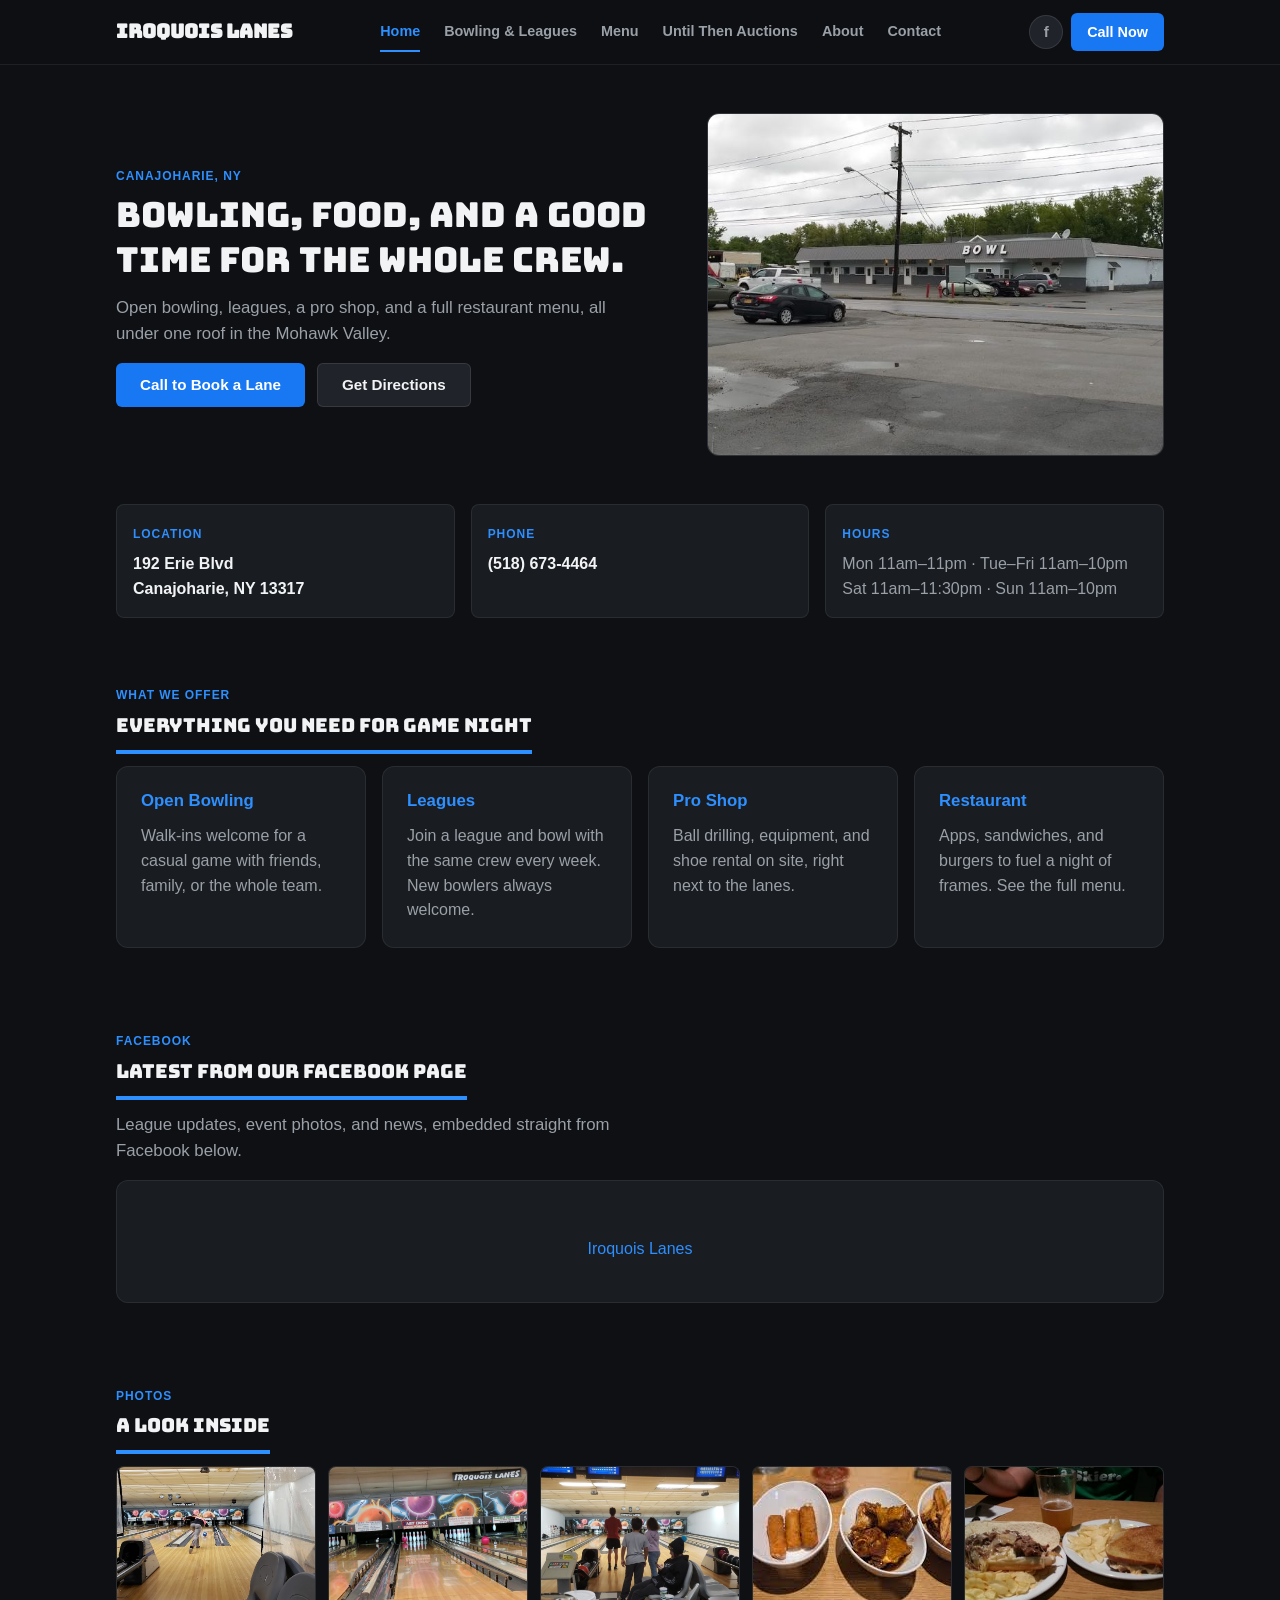
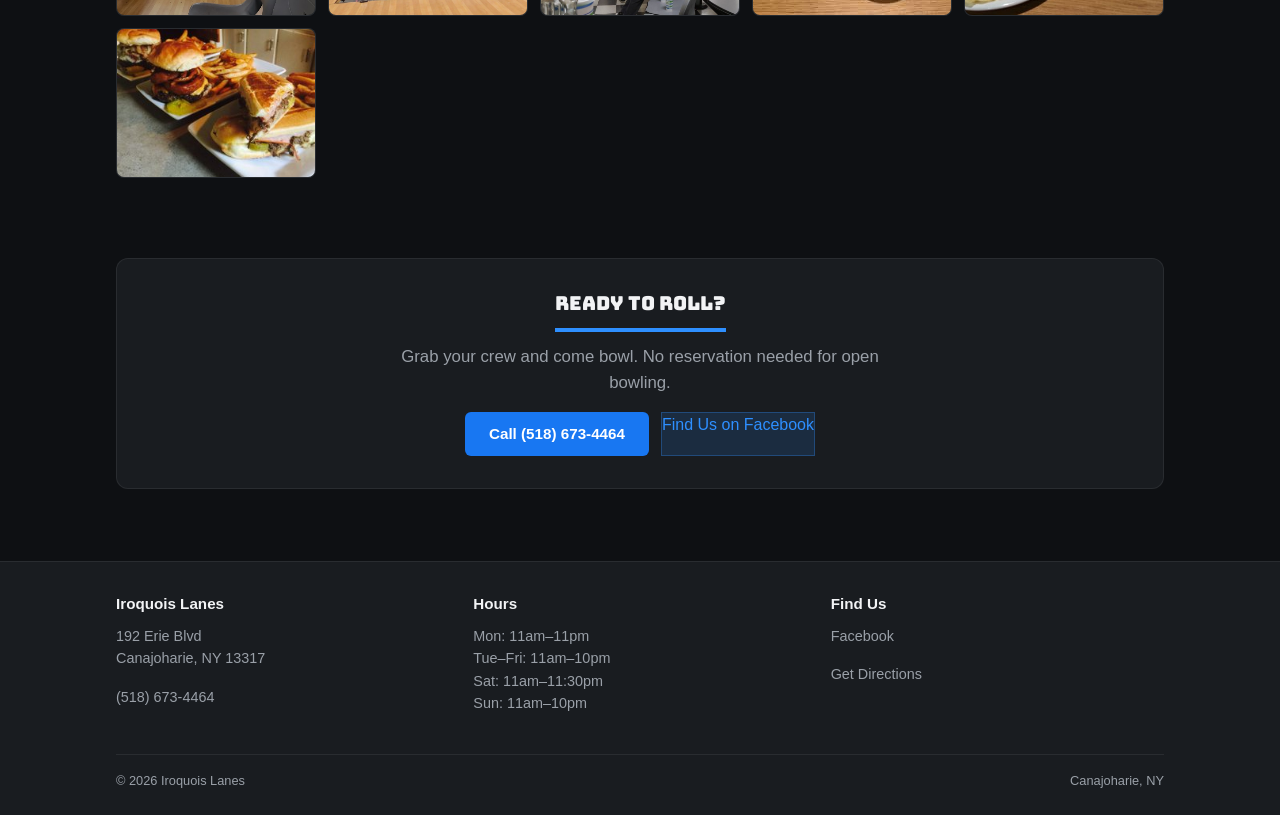
==== commit 9e48b3b2: "Pull back from the literal Facebook-page look, go dark - Drop the homepage's cover-photo/profile-bad" ====
--- a/index.html
+++ b/index.html
@@ -5,6 +5,9 @@
 <meta name="viewport" content="width=device-width, initial-scale=1.0">
 <title>Iroquois Lanes | Bowling, Leagues &amp; Restaurant in Canajoharie, NY</title>
 <meta name="description" content="Iroquois Lanes in Canajoharie, NY offers open bowling, leagues, a pro shop, and a full restaurant menu. Call (518) 673-4464.">
+<link rel="preconnect" href="https://fonts.googleapis.com">
+<link rel="preconnect" href="https://fonts.gstatic.com" crossorigin>
+<link href="https://fonts.googleapis.com/css2?family=Bungee&display=swap" rel="stylesheet">
 <link rel="stylesheet" href="styles.css">
 </head>
 <body>
@@ -31,26 +34,19 @@
 
 <main id="main">
 
-  <section class="page-header">
-    <div class="wrap">
-      <div class="page-header-card">
-        <div class="cover-photo">
-          <img src="images/cover-exterior.jpg" alt="The Iroquois Lanes building on Erie Blvd in Canajoharie, NY">
+  <section class="hero">
+    <div class="wrap hero-grid">
+      <div>
+        <span class="eyebrow">Canajoharie, NY</span>
+        <h1>Bowling, food, and a good time for the whole crew.</h1>
+        <p class="hero-sub">Open bowling, leagues, a pro shop, and a full restaurant menu, all under one roof in the Mohawk Valley.</p>
+        <div class="btn-row">
+          <a href="tel:+15186734464" class="btn-primary">Call to Book a Lane</a>
+          <a href="contact.html" class="btn-secondary">Get Directions</a>
         </div>
-        <div class="page-identity">
-          <div class="profile-badge">IL</div>
-          <div class="page-title-block">
-            <h1>Iroquois Lanes</h1>
-            <p class="page-category">Bowling Alley &middot; Restaurant &middot; Canajoharie, NY</p>
-          </div>
-        </div>
-        <div class="page-actions">
-          <div class="btn-row">
-            <a href="tel:+15186734464" class="btn-primary">Call Now</a>
-            <a href="contact.html" class="btn-secondary">Get Directions</a>
-            <a href="https://www.facebook.com/p/Iroquois-Lanes-100047014855632/" target="_blank" rel="noopener" class="btn-facebook">Facebook Page</a>
-          </div>
-        </div>
+      </div>
+      <div class="hero-photo-frame">
+        <img src="images/cover-exterior.jpg" alt="The Iroquois Lanes building on Erie Blvd in Canajoharie, NY">
       </div>
     </div>
   </section>
@@ -101,20 +97,22 @@
     <div class="wrap">
       <span class="eyebrow">Facebook</span>
       <h2>Latest from our Facebook Page</h2>
-      <p class="hero-sub">League updates, event photos, and news, straight from Facebook.</p>
-      <div class="fb-widget-wrap">
-        <div class="fb-page"
-          data-href="https://www.facebook.com/p/Iroquois-Lanes-100047014855632/"
-          data-tabs="timeline"
-          data-width="500"
-          data-height="500"
-          data-small-header="false"
-          data-adapt-container-width="true"
-          data-hide-cover="false"
-          data-show-facepile="true">
-          <blockquote cite="https://www.facebook.com/p/Iroquois-Lanes-100047014855632/" class="fb-xfbml-parse-ignore">
-            <a href="https://www.facebook.com/p/Iroquois-Lanes-100047014855632/">Iroquois Lanes</a>
-          </blockquote>
+      <p class="hero-sub">League updates, event photos, and news, embedded straight from Facebook below.</p>
+      <div class="fb-widget-section">
+        <div class="fb-widget-wrap">
+          <div class="fb-page"
+            data-href="https://www.facebook.com/p/Iroquois-Lanes-100047014855632/"
+            data-tabs="timeline"
+            data-width="500"
+            data-height="500"
+            data-small-header="false"
+            data-adapt-container-width="true"
+            data-hide-cover="false"
+            data-show-facepile="true">
+            <blockquote cite="https://www.facebook.com/p/Iroquois-Lanes-100047014855632/" class="fb-xfbml-parse-ignore">
+              <a href="https://www.facebook.com/p/Iroquois-Lanes-100047014855632/">Iroquois Lanes</a>
+            </blockquote>
+          </div>
         </div>
       </div>
     </div>
@@ -137,10 +135,10 @@
 
   <section>
     <div class="wrap">
-      <div class="card" style="padding: var(--sp-06); text-align: center;">
+      <div class="card cta-card">
         <h2>Ready to roll?</h2>
-        <p class="hero-sub" style="margin: 0 auto var(--sp-04);">Grab your crew and come bowl. No reservation needed for open bowling.</p>
-        <div class="btn-row" style="justify-content: center;">
+        <p class="hero-sub">Grab your crew and come bowl. No reservation needed for open bowling.</p>
+        <div class="btn-row">
           <a href="tel:+15186734464" class="btn-primary">Call (518) 673-4464</a>
           <a href="https://www.facebook.com/p/Iroquois-Lanes-100047014855632/" target="_blank" rel="noopener" class="btn-facebook">Find Us on Facebook</a>
         </div>
--- a/styles.css
+++ b/styles.css
@@ -1,27 +1,29 @@
 /* ============================================
    Iroquois Lanes — shared stylesheet
-   Deliberately plain, Facebook-like look: light
-   gray page background, white rounded cards,
-   Facebook blue accents, system font stack.
-   The site is meant to feel like a companion to
-   the Iroquois Lanes Facebook Page, not a
-   separate "designed" brand.
+   Dark, plain, easy to read. The only thing
+   carried over from Facebook is the blue accent
+   color, since visitors will bounce between this
+   site and the Facebook Page. Everything else
+   (layout, type, structure) is its own thing, so
+   the site reads as Iroquois Lanes' own site, not
+   a Facebook clone.
    ============================================ */
 
 :root {
-  --fb-blue: #1877F2;
-  --fb-blue-dark: #166FE5;
-  --fb-blue-light: #E7F3FF;
-  --fb-green: #42B72A;
-  --fb-green-dark: #36A420;
-
-  --bg: #F0F2F5;
-  --card: #FFFFFF;
-  --text: #050505;
-  --text-secondary: #65676B;
-  --border: #CED0D4;
-  --border-light: #E4E6EB;
-
+  --accent: #2E8FFF;
+  --accent-dark: #1877F2;
+  --accent-tint: rgba(46, 143, 255, 0.14);
+  --accent-tint-border: rgba(46, 143, 255, 0.3);
+
+  --bg: #0E1013;
+  --card: #191C20;
+  --card-raised: #202329;
+  --text: #F2F3F5;
+  --text-secondary: #9AA0A8;
+  --border: rgba(255, 255, 255, 0.10);
+  --border-light: rgba(255, 255, 255, 0.07);
+
+  --font-display: 'Bungee', -apple-system, BlinkMacSystemFont, "Segoe UI", Roboto, Helvetica, Arial, sans-serif;
   --font-body: -apple-system, BlinkMacSystemFont, "Segoe UI", Roboto, Helvetica, Arial, sans-serif;
 
   --radius: 8px;
@@ -36,7 +38,7 @@
   --sp-07: 2.5rem;
   --sp-08: 3rem;
 
-  color-scheme: light;
+  color-scheme: dark;
 }
 
 @media (prefers-reduced-motion: reduce) {
@@ -58,16 +60,24 @@
   color: var(--text);
   font-family: var(--font-body);
   font-size: 1rem;
-  line-height: 1.5;
+  line-height: 1.55;
   -webkit-font-smoothing: antialiased;
 }
 
 img { max-width: 100%; display: block; }
 
-a { color: var(--fb-blue); text-decoration: none; }
+a { color: var(--accent); text-decoration: none; }
 a:hover { text-decoration: underline; }
 
-h1, h2, h3 {
+h1, h2 {
+  font-family: var(--font-display);
+  font-weight: 400;
+  line-height: 1.3;
+  margin: 0 0 var(--sp-03);
+  color: var(--text);
+}
+
+h3 {
   font-family: var(--font-body);
   font-weight: 700;
   line-height: 1.25;
@@ -75,35 +85,40 @@
   color: var(--text);
 }
 
-h1 { font-size: 1.7rem; }
-h2 { font-size: 1.3rem; }
+h1 { font-size: clamp(1.6rem, 3.2vw, 2.15rem); }
+h2 {
+  font-size: 1.2rem;
+  padding-bottom: var(--sp-03);
+  border-bottom: 4px solid var(--accent);
+  display: block;
+  width: fit-content;
+}
 h3 { font-size: 1.05rem; }
 
 p { margin: 0 0 var(--sp-04); }
 
 .eyebrow {
   text-transform: uppercase;
-  letter-spacing: 0.04em;
+  letter-spacing: 0.08em;
   font-size: 0.75rem;
   font-weight: 700;
-  color: var(--text-secondary);
+  color: var(--accent);
   display: inline-block;
   margin-bottom: var(--sp-02);
 }
 
 .wrap {
-  max-width: 940px;
+  max-width: 1080px;
   margin: 0 auto;
   padding: 0 var(--sp-04);
 }
 
-section { padding: var(--sp-06) 0; }
+section { padding: var(--sp-07) 0; }
 
 .card {
   background: var(--card);
   border: 1px solid var(--border-light);
   border-radius: var(--radius-lg);
-  box-shadow: 0 1px 2px rgba(0, 0, 0, 0.08);
 }
 
 /* Skip link */
@@ -111,7 +126,7 @@
   position: absolute;
   left: -999px;
   top: 0;
-  background: var(--fb-blue);
+  background: var(--accent-dark);
   color: #fff;
   padding: var(--sp-03) var(--sp-04);
   z-index: 100;
@@ -123,7 +138,8 @@
   position: sticky;
   top: 0;
   z-index: 50;
-  background: var(--card);
+  background: rgba(14, 16, 19, 0.92);
+  backdrop-filter: blur(6px);
   border-bottom: 1px solid var(--border-light);
 }
 
@@ -131,16 +147,17 @@
   display: flex;
   align-items: center;
   justify-content: space-between;
-  max-width: 940px;
+  max-width: 1080px;
   margin: 0 auto;
   padding: var(--sp-03) var(--sp-04);
   gap: var(--sp-04);
 }
 
 .brand {
-  font-size: 1.15rem;
-  font-weight: 800;
-  color: var(--fb-blue);
+  font-family: var(--font-display);
+  font-size: 1.2rem;
+  font-weight: 700;
+  color: var(--text);
   white-space: nowrap;
 }
 
@@ -155,12 +172,12 @@
   font-weight: 600;
   color: var(--text-secondary);
   padding: var(--sp-02) 0;
-  border-bottom: 3px solid transparent;
+  border-bottom: 2px solid transparent;
 }
 .main-nav a:hover { color: var(--text); text-decoration: none; }
 .main-nav a[aria-current="page"] {
-  color: var(--fb-blue);
-  border-bottom-color: var(--fb-blue);
+  color: var(--accent);
+  border-bottom-color: var(--accent);
 }
 
 .header-actions {
@@ -173,29 +190,30 @@
   display: inline-flex;
   align-items: center;
   padding: var(--sp-02) var(--sp-04);
-  background: var(--fb-blue);
+  background: var(--accent-dark);
   color: #fff;
   font-size: 0.9rem;
   font-weight: 600;
   border-radius: 6px;
   white-space: nowrap;
 }
-.btn-header:hover { background: var(--fb-blue-dark); color: #fff; text-decoration: none; }
+.btn-header:hover { background: var(--accent); color: #fff; text-decoration: none; }
 
 .fb-icon-btn {
   display: inline-flex;
   align-items: center;
   justify-content: center;
-  width: 36px;
-  height: 36px;
+  width: 34px;
+  height: 34px;
   border-radius: 50%;
-  background: var(--fb-blue);
-  color: #fff;
+  background: var(--card-raised);
+  border: 1px solid var(--border);
+  color: var(--text-secondary);
   font-weight: 800;
-  font-size: 1rem;
+  font-size: 0.95rem;
   flex-shrink: 0;
 }
-.fb-icon-btn:hover { background: var(--fb-blue-dark); color: #fff; text-decoration: none; }
+.fb-icon-btn:hover { color: var(--accent); border-color: var(--accent-tint-border); text-decoration: none; }
 
 .nav-toggle {
   display: none;
@@ -219,15 +237,14 @@
     flex-direction: column;
     gap: 0;
     border-bottom: 1px solid var(--border-light);
-    box-shadow: 0 4px 8px rgba(0,0,0,0.08);
   }
   .main-nav.open { display: flex; }
   .main-nav a {
     padding: var(--sp-04);
     border-bottom: 1px solid var(--border-light);
-    border-left: 3px solid transparent;
+    border-left: 2px solid transparent;
   }
-  .main-nav a[aria-current="page"] { border-bottom-color: var(--border-light); border-left-color: var(--fb-blue); }
+  .main-nav a[aria-current="page"] { border-bottom-color: var(--border-light); border-left-color: var(--accent); }
 }
 
 /* ============ Buttons ============ */
@@ -238,108 +255,55 @@
   justify-content: center;
   gap: var(--sp-02);
   padding: 0 var(--sp-05);
-  height: 40px;
+  height: 44px;
   font-size: 0.95rem;
   font-weight: 600;
   border-radius: 6px;
   border: none;
 }
 
-.btn-primary { background: var(--fb-blue); color: #fff; }
-.btn-primary:hover { background: var(--fb-blue-dark); color: #fff; text-decoration: none; }
-
-.btn-secondary { background: var(--border-light); color: var(--text); }
-.btn-secondary:hover { background: #d8dadf; color: var(--text); text-decoration: none; }
-
-.btn-facebook { background: var(--fb-blue-light); color: var(--fb-blue); }
-.btn-facebook:hover { background: #d8e9ff; color: var(--fb-blue); text-decoration: none; }
-
-.btn-row { display: flex; gap: var(--sp-02); flex-wrap: wrap; }
-
-/* ============ Page header (Facebook-Page-style, homepage) ============ */
-.page-header { padding-top: var(--sp-05); }
-
-.page-header-card {
-  background: var(--card);
-  border: 1px solid var(--border-light);
+.btn-primary { background: var(--accent-dark); color: #fff; }
+.btn-primary:hover { background: var(--accent); color: #fff; text-decoration: none; }
+
+.btn-secondary { background: var(--card-raised); color: var(--text); border: 1px solid var(--border); }
+.btn-secondary:hover { border-color: var(--accent-tint-border); color: var(--text); text-decoration: none; }
+
+.btn-facebook { background: var(--accent-tint); color: var(--accent); border: 1px solid var(--accent-tint-border); }
+.btn-facebook:hover { background: rgba(46, 143, 255, 0.22); color: var(--accent); text-decoration: none; }
+
+.btn-row { display: flex; gap: var(--sp-03); flex-wrap: wrap; }
+
+/* ============ Hero ============ */
+.hero { padding: var(--sp-08) 0 var(--sp-05); }
+
+.hero-grid {
+  display: grid;
+  grid-template-columns: 1.1fr 0.9fr;
+  gap: var(--sp-06);
+  align-items: center;
+}
+@media (max-width: 780px) {
+  .hero-grid { grid-template-columns: 1fr; }
+}
+
+.hero-photo-frame {
   border-radius: var(--radius-lg);
   overflow: hidden;
-  box-shadow: 0 1px 2px rgba(0, 0, 0, 0.08);
-}
-
-.cover-photo {
-  width: 100%;
-  aspect-ratio: 2.7 / 1;
-  background: var(--fb-blue-light);
-  overflow: hidden;
-}
-.cover-photo img { width: 100%; height: 100%; object-fit: cover; }
-
-.page-identity {
-  display: flex;
-  align-items: flex-end;
-  gap: var(--sp-04);
-  padding: 0 var(--sp-05);
-  margin-top: -48px;
-}
-
-.profile-badge {
-  width: 96px;
-  height: 96px;
-  border-radius: 50%;
-  background: var(--fb-blue);
-  color: #fff;
-  display: flex;
-  align-items: center;
-  justify-content: center;
-  font-size: 1.9rem;
-  font-weight: 800;
-  border: 4px solid var(--card);
-  flex-shrink: 0;
-}
-
-.page-title-block { padding-bottom: var(--sp-03); }
-.page-title-block h1 { margin-bottom: var(--sp-01); }
-.page-category { color: var(--text-secondary); font-size: 0.95rem; margin: 0; }
-
-.page-actions {
-  padding: var(--sp-04) var(--sp-05) var(--sp-05);
-  border-top: 1px solid var(--border-light);
-  margin-top: var(--sp-04);
-}
-
-@media (max-width: 560px) {
-  .page-identity { flex-direction: column; align-items: flex-start; gap: var(--sp-03); }
-  .profile-badge { width: 76px; height: 76px; font-size: 1.5rem; }
-}
-
-/* ============ Simple page header (subpages) ============ */
-.hero {
-  padding: var(--sp-06) 0 var(--sp-02);
-}
-.hero .wrap {
-  background: var(--card);
-  border: 1px solid var(--border-light);
-  border-radius: var(--radius-lg);
-  padding: var(--sp-06) var(--sp-05);
-  box-shadow: 0 1px 2px rgba(0, 0, 0, 0.08);
-}
+  border: 1px solid var(--border);
+  aspect-ratio: 4 / 3;
+  background: var(--card);
+}
+.hero-photo-frame img { width: 100%; height: 100%; object-fit: cover; }
+
 .hero-sub {
-  font-size: 1rem;
+  font-size: 1.05rem;
   color: var(--text-secondary);
   max-width: 56ch;
-  margin-bottom: 0;
-}
-
-.hero-grid {
-  display: grid;
-  grid-template-columns: 1.1fr 0.9fr;
-  gap: var(--sp-05);
-  align-items: center;
-}
-@media (max-width: 780px) {
-  .hero-grid { grid-template-columns: 1fr; }
-}
+}
+
+/* Simple banner header used on subpages */
+.page-banner { padding: var(--sp-07) 0 var(--sp-02); }
+.page-banner .hero-sub { margin-bottom: 0; }
 
 /* ============ Info strip ============ */
 .info-strip { padding: var(--sp-05) 0; }
@@ -360,7 +324,7 @@
 .info-item .eyebrow { margin-bottom: var(--sp-02); }
 .info-item p { margin: 0; color: var(--text-secondary); }
 .info-item a { color: var(--text); font-weight: 600; }
-.info-item a:hover { color: var(--fb-blue); }
+.info-item a:hover { color: var(--accent); }
 
 /* ============ Cards grid ============ */
 .card-grid {
@@ -370,7 +334,7 @@
 }
 
 .card-grid .card { padding: var(--sp-05); }
-.card-grid .card h3 { color: var(--text); }
+.card-grid .card h3 { color: var(--accent); }
 .card-grid .card p { color: var(--text-secondary); margin-bottom: 0; }
 
 /* ============ Facebook callout ============ */
@@ -381,34 +345,40 @@
   gap: var(--sp-04);
   flex-wrap: wrap;
   padding: var(--sp-05);
-  background: var(--fb-blue-light);
-  border: 1px solid #cfe4ff;
+  background: var(--accent-tint);
+  border: 1px solid var(--accent-tint-border);
   border-radius: var(--radius-lg);
 }
 .fb-callout-text { display: flex; align-items: center; gap: var(--sp-04); }
 .fb-callout h3 { margin: 0 0 2px; }
 .fb-callout p { margin: 0; color: var(--text-secondary); }
 
-/* ============ Photo grid (Facebook Photos tab style) ============ */
+/* ============ Photo grid ============ */
 .photo-strip {
   display: grid;
-  grid-template-columns: repeat(auto-fit, minmax(160px, 1fr));
-  gap: var(--sp-02);
+  grid-template-columns: repeat(auto-fit, minmax(180px, 1fr));
+  gap: var(--sp-03);
 }
 .photo-strip .frame {
   border-radius: var(--radius);
   overflow: hidden;
-  aspect-ratio: 1 / 1;
-  background: var(--border-light);
+  aspect-ratio: 4 / 3;
+  background: var(--card);
+  border: 1px solid var(--border-light);
 }
 .photo-strip .frame img { width: 100%; height: 100%; object-fit: cover; }
 
-/* ============ Facebook feed widget ============ */
+/* ============ Facebook feed widget ============
+   Left un-themed on purpose (it's embedded FB
+   content, styled by Facebook) so it reads as a
+   distinct embed, not part of our own layout. */
+.fb-widget-section { background: var(--card); border: 1px solid var(--border-light); border-radius: var(--radius-lg); padding: var(--sp-05); }
 .fb-widget-wrap {
   width: 100%;
   overflow-x: auto;
   display: flex;
   justify-content: center;
+  margin-top: var(--sp-04);
 }
 .fb-widget-wrap .fb-page { max-width: 100%; }
 
@@ -424,9 +394,14 @@
   flex-direction: column;
   gap: var(--sp-02);
 }
-.listing-card h3 { margin-bottom: 0; }
+.listing-card h3 { margin-bottom: 0; color: var(--accent); }
 .listing-card p { color: var(--text-secondary); margin-bottom: var(--sp-02); }
 .listing-card .btn-secondary { align-self: flex-start; }
+
+/* ============ CTA card (centered) ============ */
+.cta-card { padding: var(--sp-06); text-align: center; }
+.cta-card h2, .cta-card .hero-sub { margin-left: auto; margin-right: auto; }
+.cta-card .btn-row { justify-content: center; }
 
 /* ============ Divider ============ */
 .divider {
@@ -437,9 +412,8 @@
 }
 
 /* ============ Menu page ============ */
-.menu-section .card { padding: var(--sp-05) var(--sp-06); margin-bottom: var(--sp-04); }
-.menu-section h2 { color: var(--fb-blue); }
-.menu-list { list-style: none; margin: 0 0 var(--sp-05); padding: 0; }
+.menu-section h2 { color: var(--accent); }
+.menu-list { list-style: none; margin: 0 0 var(--sp-06); padding: 0; }
 .menu-list li {
   display: flex;
   justify-content: space-between;
@@ -453,7 +427,8 @@
 .menu-note {
   font-size: 0.9rem;
   color: var(--text-secondary);
-  background: var(--fb-blue-light);
+  background: var(--card);
+  border: 1px solid var(--border-light);
   border-radius: var(--radius);
   padding: var(--sp-04) var(--sp-05);
 }
@@ -469,7 +444,7 @@
   overflow: hidden;
   border: 1px solid var(--border-light);
 }
-.map-frame iframe { width: 100%; height: 340px; border: 0; display: block; }
+.map-frame iframe { width: 100%; height: 340px; border: 0; display: block; filter: invert(90%) hue-rotate(180deg); }
 
 /* ============ Footer ============ */
 .site-footer {
@@ -487,7 +462,7 @@
 @media (max-width: 700px) {
   .footer-grid { grid-template-columns: 1fr; }
 }
-.footer-grid h3 { font-size: 0.95rem; }
+.footer-grid h3 { font-size: 0.95rem; color: var(--text); }
 .footer-grid p, .footer-grid a { color: var(--text-secondary); font-size: 0.9rem; }
 .footer-bottom {
   border-top: 1px solid var(--border-light);
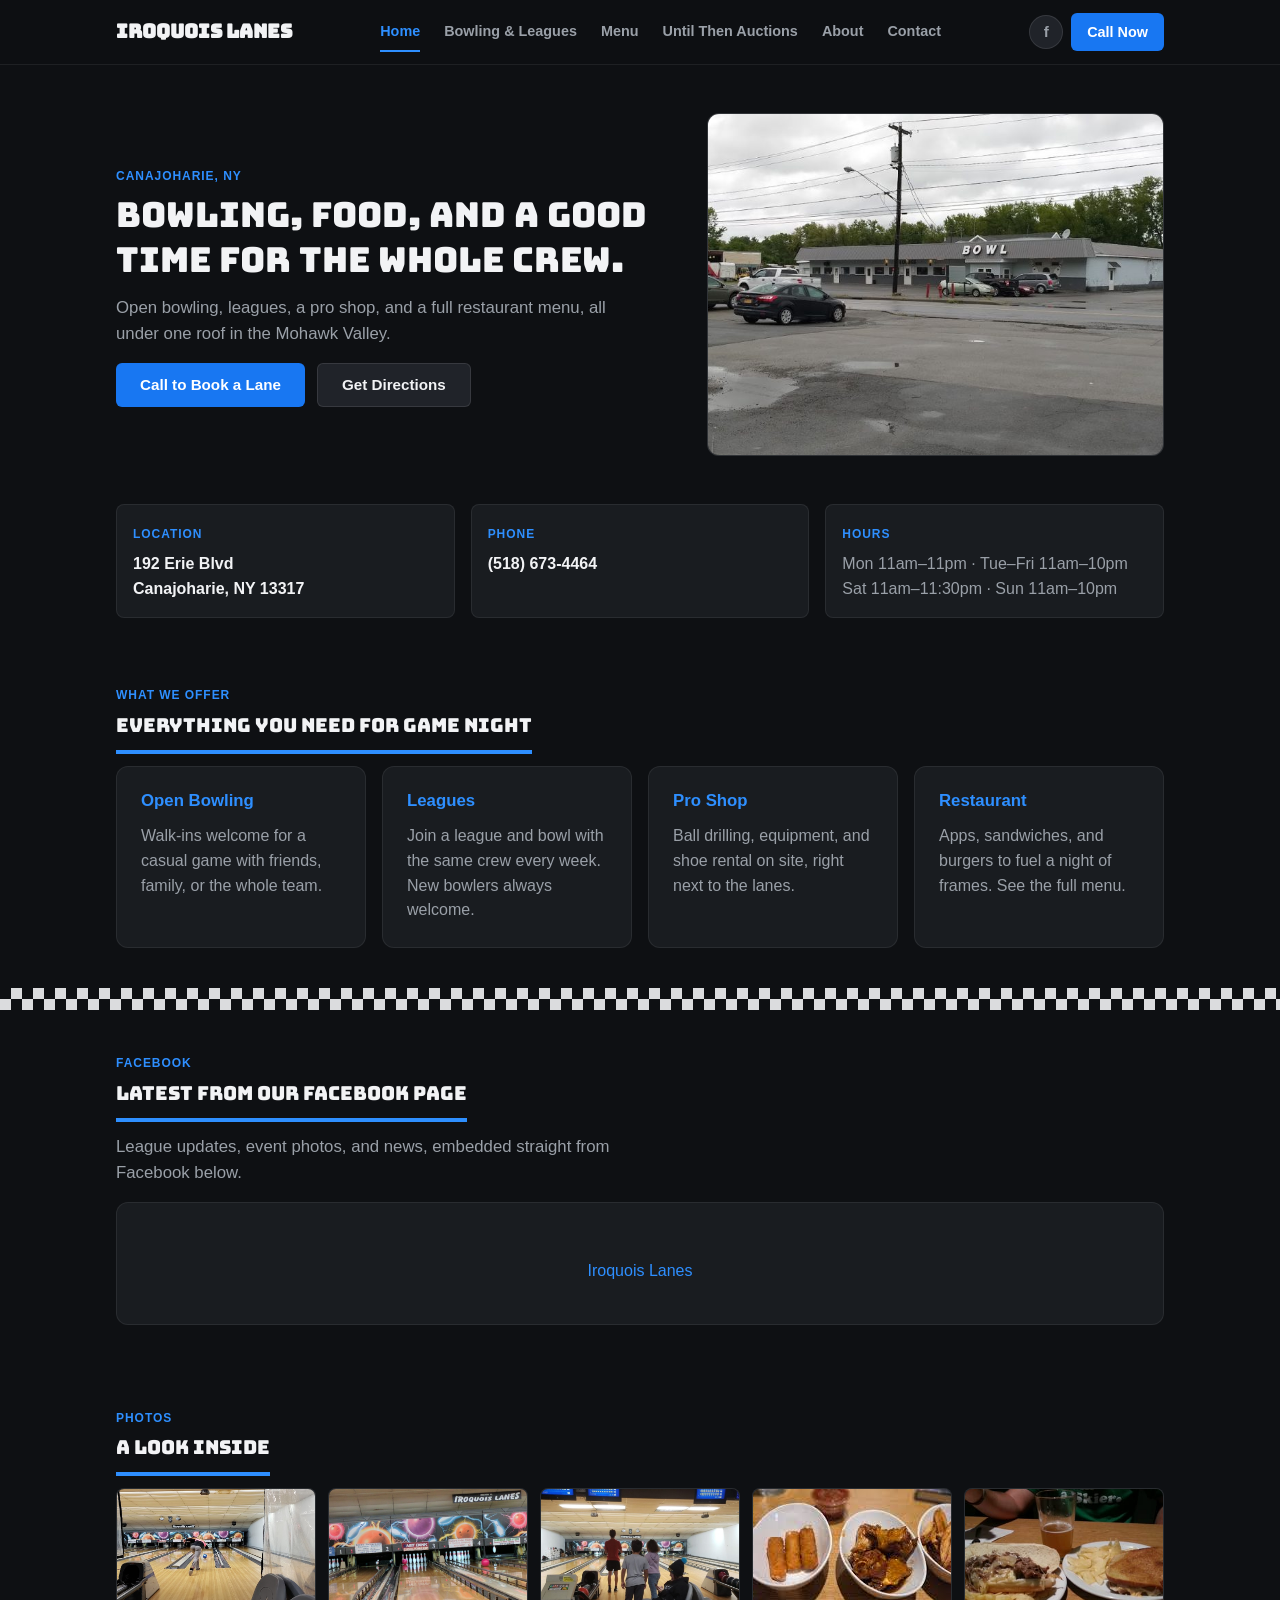
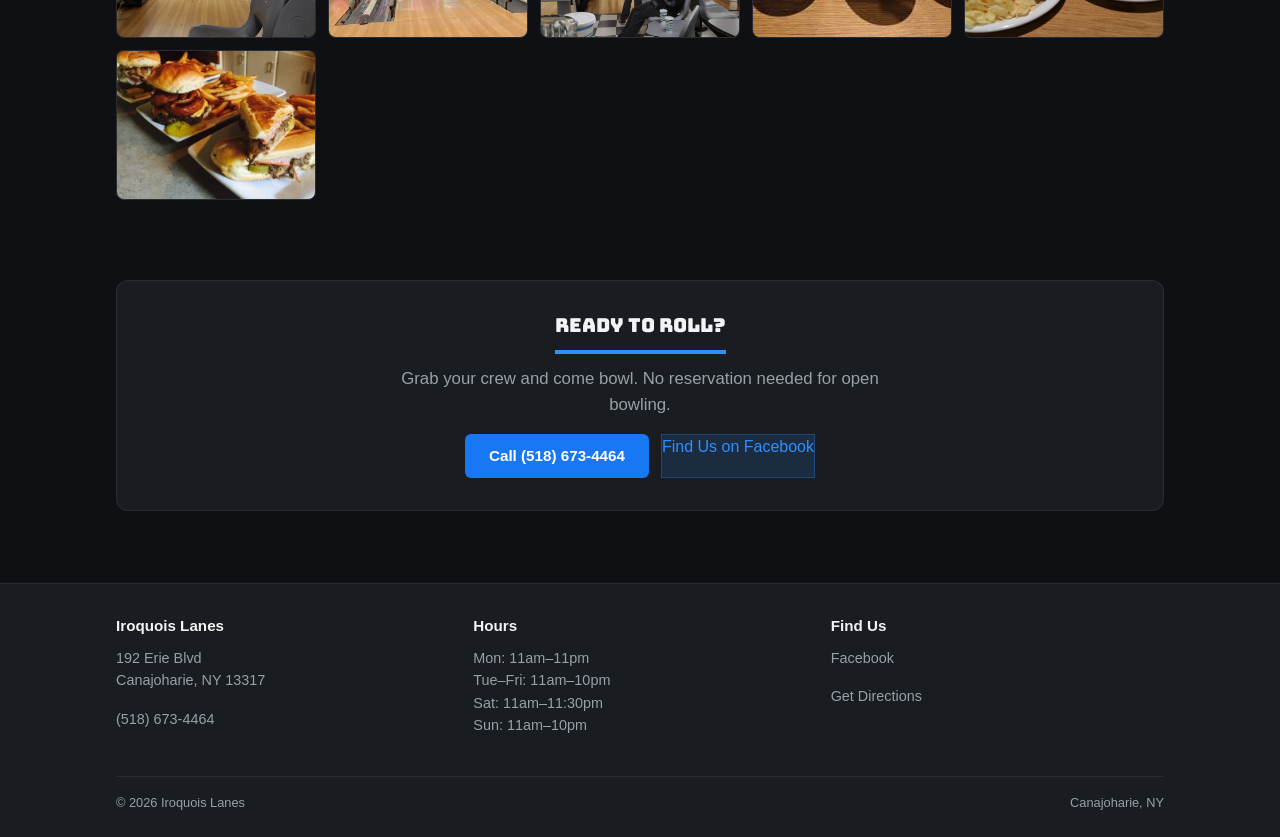
==== commit 03b5be53: "Bring back a checkered-flag divider, add Until Then's logo and photos - Reintroduce a checkerboard d" ====
--- a/index.html
+++ b/index.html
@@ -93,6 +93,8 @@
     </div>
   </section>
 
+  <div class="checker-divider"></div>
+
   <section>
     <div class="wrap">
       <span class="eyebrow">Facebook</span>
--- a/styles.css
+++ b/styles.css
@@ -411,6 +411,35 @@
   margin: 0;
 }
 
+/* Checkered-flag divider, a nod to the bowling alley's own
+   checkerboard floor (and a literal checkered flag for the
+   auction side of the site). Purely decorative flourish. */
+.checker-divider {
+  height: 22px;
+  background-image: conic-gradient(var(--text) 25%, transparent 0 50%, var(--text) 0 75%, transparent 0);
+  background-size: 22px 22px;
+  opacity: 0.9;
+}
+
+/* ============ Until Then badge ============ */
+.until-then-badge {
+  width: 84px;
+  height: 84px;
+  flex-shrink: 0;
+  background: #fff;
+  border-radius: 50%;
+  padding: 6px;
+}
+.until-then-badge img { width: 100%; height: 100%; object-fit: contain; }
+
+.hero-title-row {
+  display: flex;
+  align-items: center;
+  gap: var(--sp-04);
+  margin-bottom: var(--sp-03);
+}
+.hero-title-row h1 { margin-bottom: 0; }
+
 /* ============ Menu page ============ */
 .menu-section h2 { color: var(--accent); }
 .menu-list { list-style: none; margin: 0 0 var(--sp-06); padding: 0; }
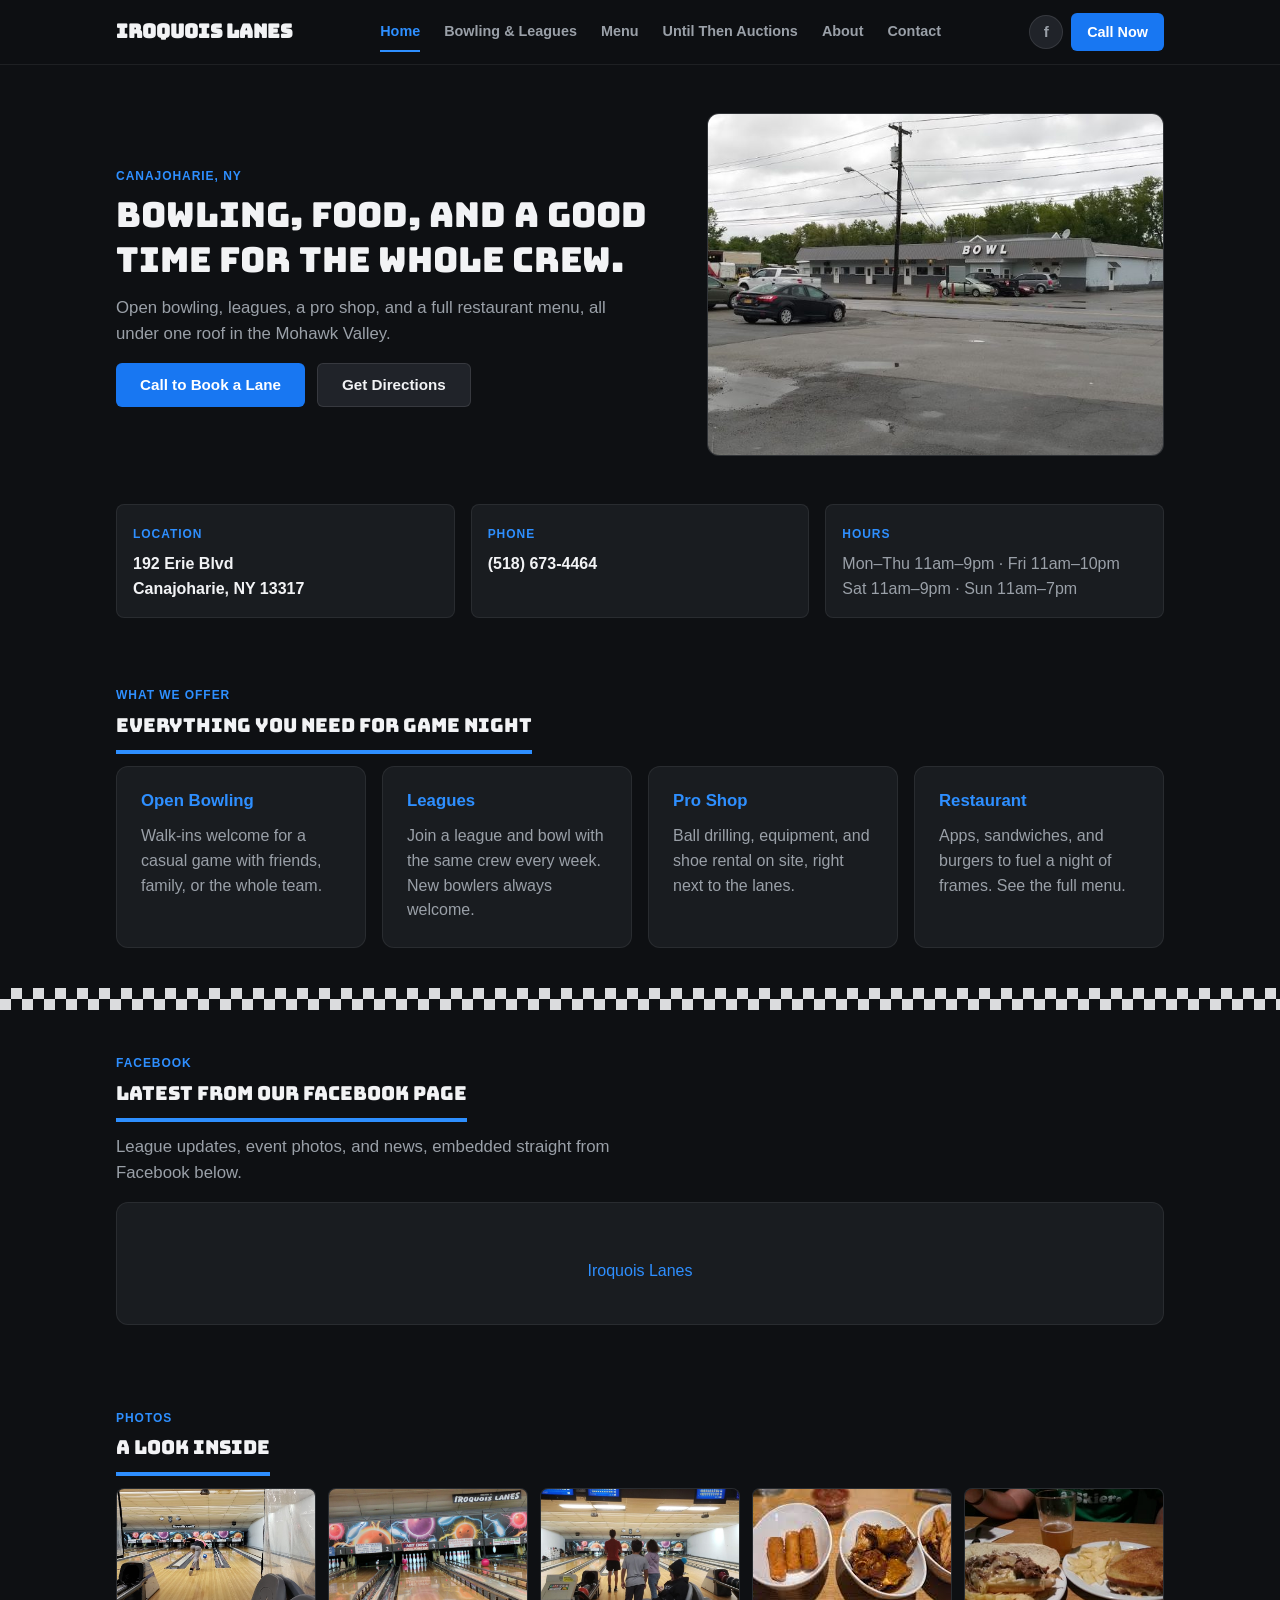
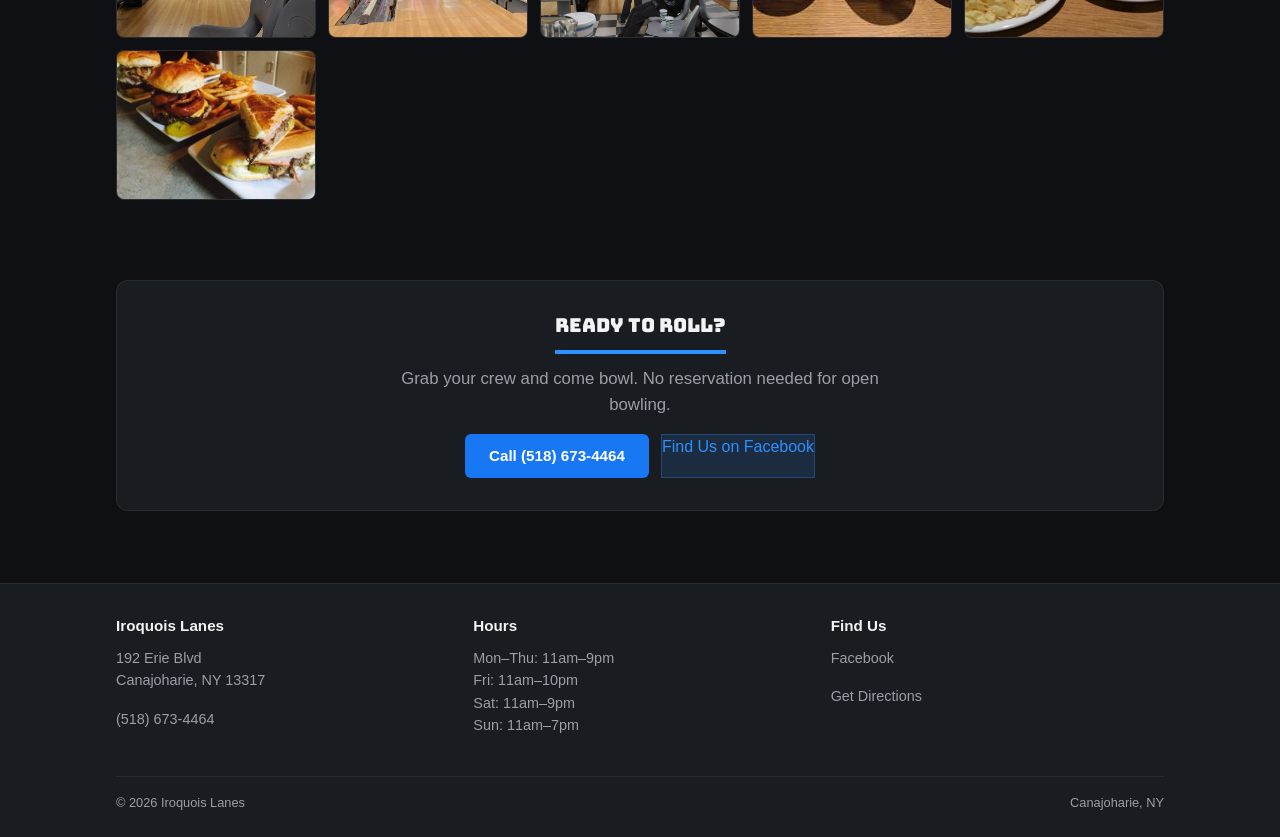
==== commit b75c832b: "Correct site hours with real summer hours from the owner Replace the Yelp/Google-sourced hours (whic" ====
--- a/index.html
+++ b/index.html
@@ -63,7 +63,7 @@
       </div>
       <div class="info-item">
         <span class="eyebrow">Hours</span>
-        <p>Mon 11am&ndash;11pm &middot; Tue&ndash;Fri 11am&ndash;10pm<br>Sat 11am&ndash;11:30pm &middot; Sun 11am&ndash;10pm</p>
+        <p>Mon&ndash;Thu 11am&ndash;9pm &middot; Fri 11am&ndash;10pm<br>Sat 11am&ndash;9pm &middot; Sun 11am&ndash;7pm</p>
       </div>
     </div>
   </section>
@@ -160,7 +160,7 @@
       </div>
       <div>
         <h3>Hours</h3>
-        <p>Mon: 11am&ndash;11pm<br>Tue&ndash;Fri: 11am&ndash;10pm<br>Sat: 11am&ndash;11:30pm<br>Sun: 11am&ndash;10pm</p>
+        <p>Mon&ndash;Thu: 11am&ndash;9pm<br>Fri: 11am&ndash;10pm<br>Sat: 11am&ndash;9pm<br>Sun: 11am&ndash;7pm</p>
       </div>
       <div>
         <h3>Find Us</h3>
--- a/styles.css
+++ b/styles.css
@@ -442,6 +442,14 @@
 
 /* ============ Menu page ============ */
 .menu-section h2 { color: var(--accent); }
+.menu-columns {
+  display: grid;
+  grid-template-columns: 1fr 1fr;
+  gap: 0 var(--sp-06);
+}
+@media (max-width: 700px) {
+  .menu-columns { grid-template-columns: 1fr; }
+}
 .menu-list { list-style: none; margin: 0 0 var(--sp-06); padding: 0; }
 .menu-list li {
   display: flex;
@@ -453,6 +461,13 @@
 .menu-list li:last-child { border-bottom: none; }
 .menu-list .item-name { font-weight: 600; }
 .menu-list .item-desc { color: var(--text-secondary); font-size: 0.9rem; display: block; font-weight: 400; }
+.menu-list .item-price {
+  white-space: nowrap;
+  font-weight: 600;
+  color: var(--accent);
+  padding-left: var(--sp-03);
+  flex-shrink: 0;
+}
 .menu-note {
   font-size: 0.9rem;
   color: var(--text-secondary);
@@ -461,6 +476,23 @@
   border-radius: var(--radius);
   padding: var(--sp-04) var(--sp-05);
 }
+
+.wing-pricing {
+  display: flex;
+  flex-wrap: wrap;
+  gap: var(--sp-02);
+  margin: 0 0 var(--sp-06);
+  padding: 0;
+  list-style: none;
+}
+.wing-pricing li {
+  background: var(--card);
+  border: 1px solid var(--border-light);
+  border-radius: var(--radius);
+  padding: var(--sp-02) var(--sp-04);
+  font-size: 0.9rem;
+}
+.wing-pricing .item-price { color: var(--accent); font-weight: 600; }
 
 /* ============ Hours table ============ */
 .hours-table { width: 100%; border-collapse: collapse; }
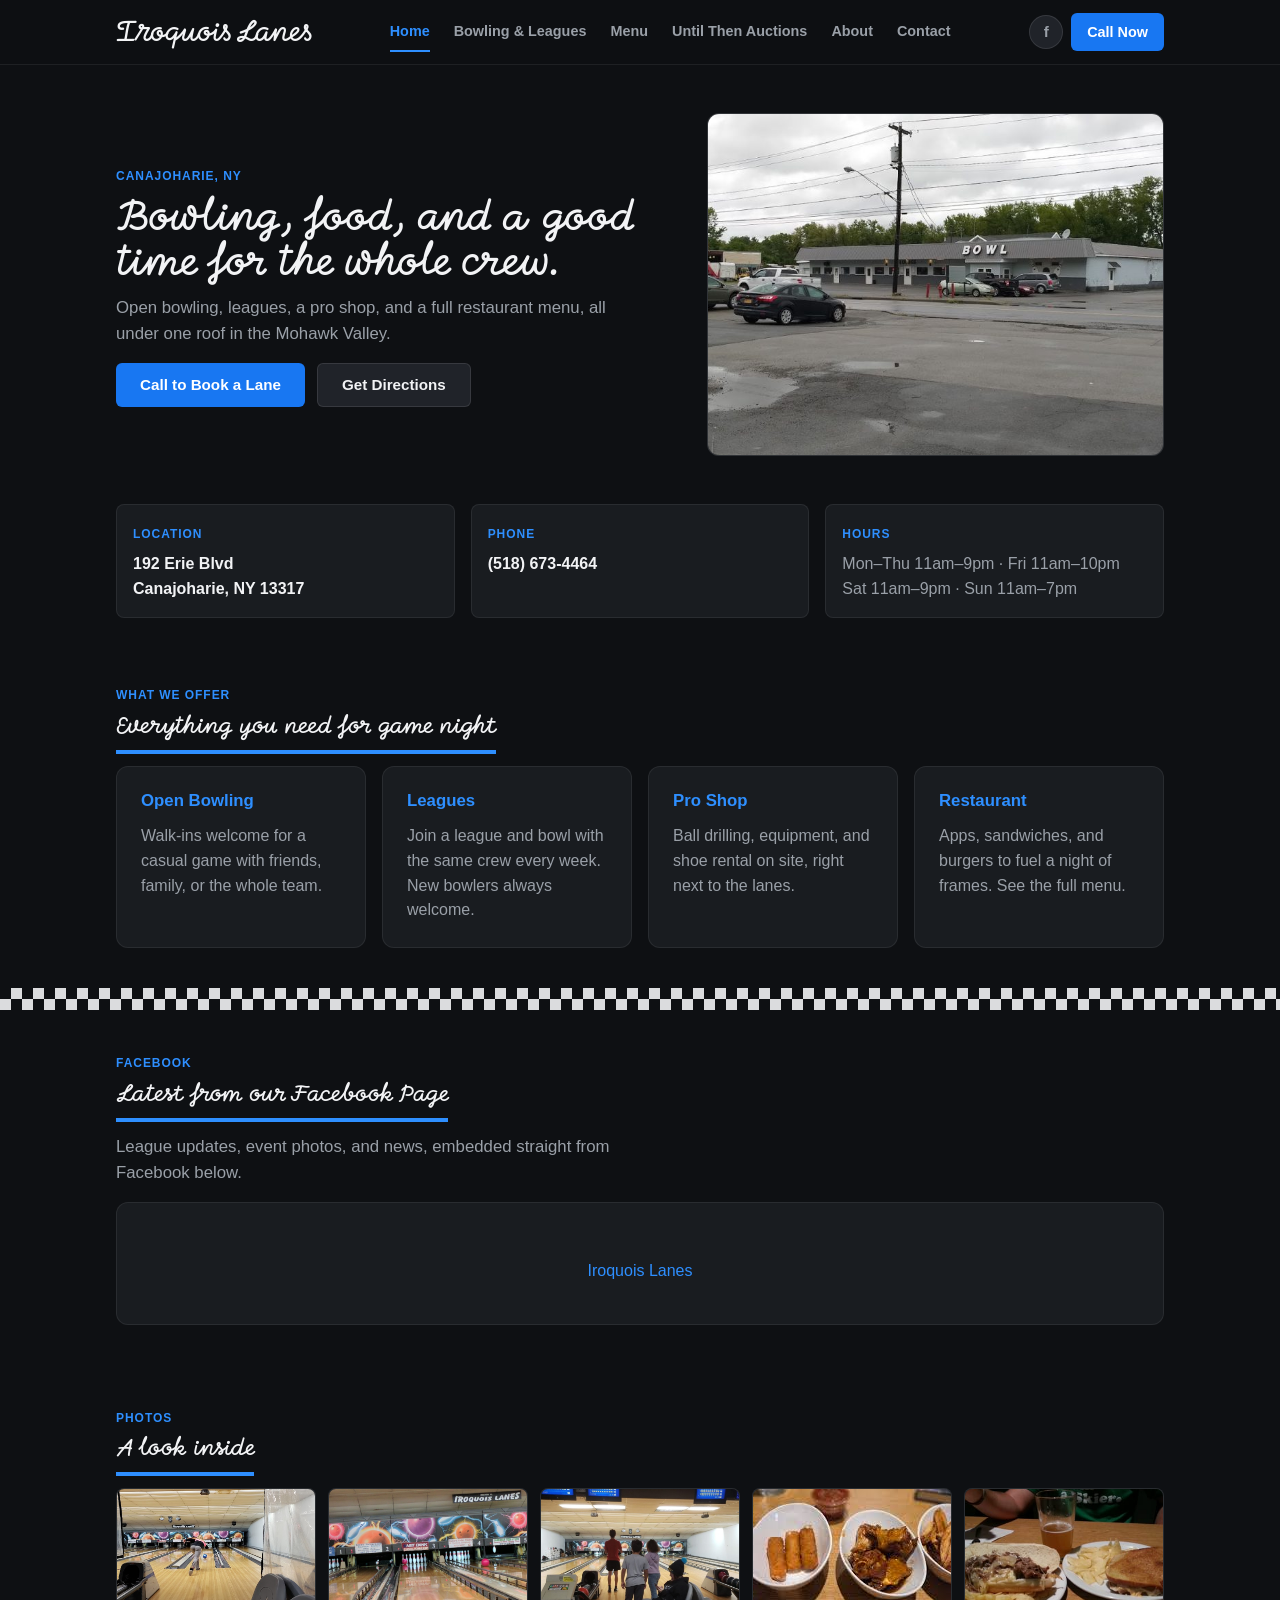
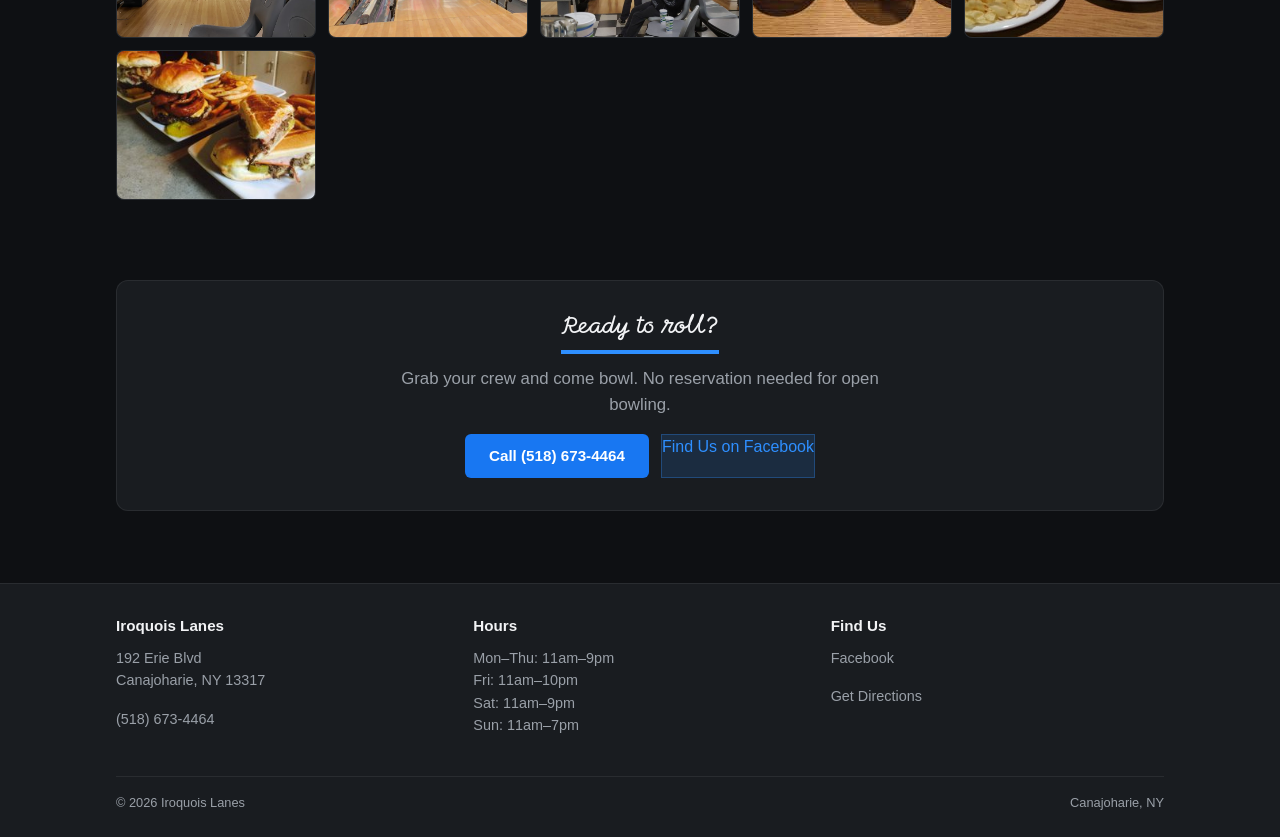
==== commit 5c565976: "Swap Bungee for Momo Signature Replaces the display font (h1/h2 headings and the brand wordmark) wit" ====
--- a/index.html
+++ b/index.html
@@ -7,7 +7,7 @@
 <meta name="description" content="Iroquois Lanes in Canajoharie, NY offers open bowling, leagues, a pro shop, and a full restaurant menu. Call (518) 673-4464.">
 <link rel="preconnect" href="https://fonts.googleapis.com">
 <link rel="preconnect" href="https://fonts.gstatic.com" crossorigin>
-<link href="https://fonts.googleapis.com/css2?family=Bungee&display=swap" rel="stylesheet">
+<link href="https://fonts.googleapis.com/css2?family=Momo+Signature&display=swap" rel="stylesheet">
 <link rel="stylesheet" href="styles.css">
 </head>
 <body>
--- a/styles.css
+++ b/styles.css
@@ -23,7 +23,7 @@
   --border: rgba(255, 255, 255, 0.10);
   --border-light: rgba(255, 255, 255, 0.07);
 
-  --font-display: 'Bungee', -apple-system, BlinkMacSystemFont, "Segoe UI", Roboto, Helvetica, Arial, sans-serif;
+  --font-display: 'Momo Signature', -apple-system, BlinkMacSystemFont, "Segoe UI", Roboto, Helvetica, Arial, sans-serif;
   --font-body: -apple-system, BlinkMacSystemFont, "Segoe UI", Roboto, Helvetica, Arial, sans-serif;
 
   --radius: 8px;
@@ -155,8 +155,8 @@
 
 .brand {
   font-family: var(--font-display);
-  font-size: 1.2rem;
-  font-weight: 700;
+  font-size: 1.45rem;
+  font-weight: 400;
   color: var(--text);
   white-space: nowrap;
 }
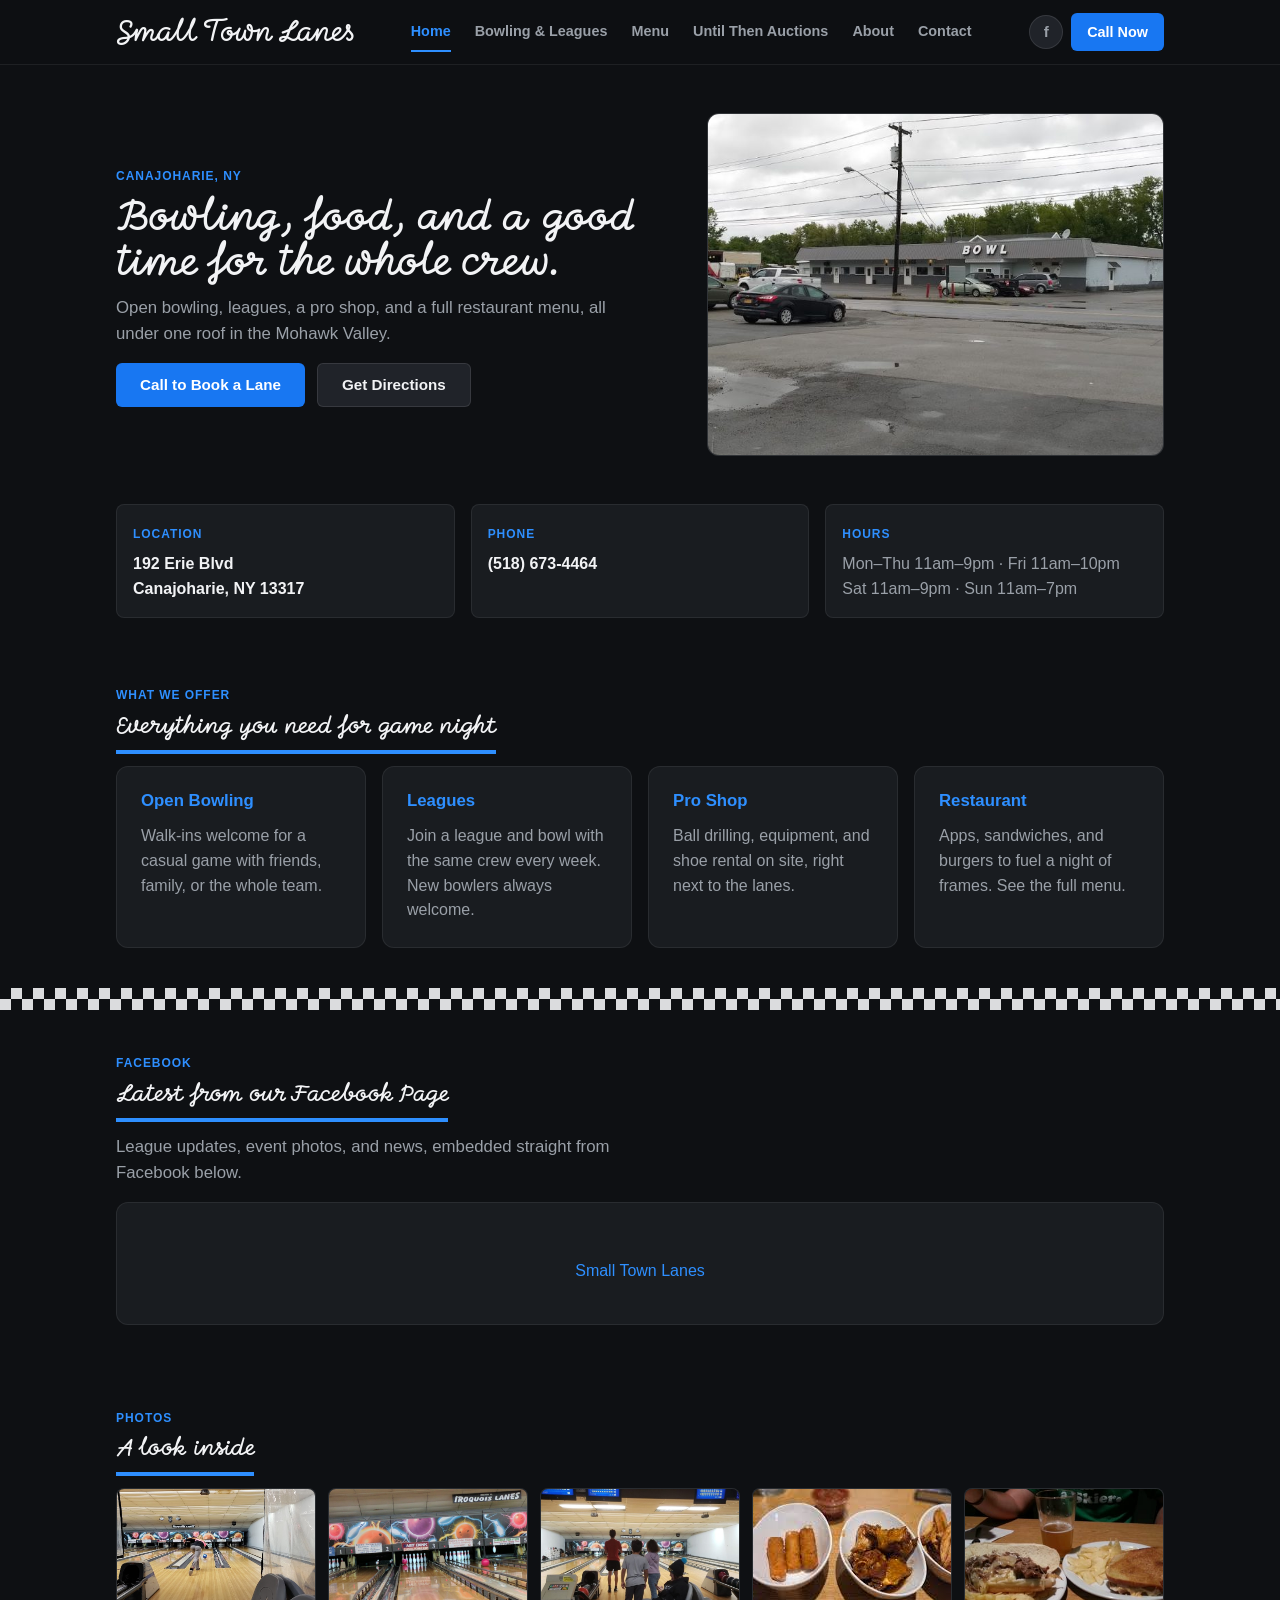
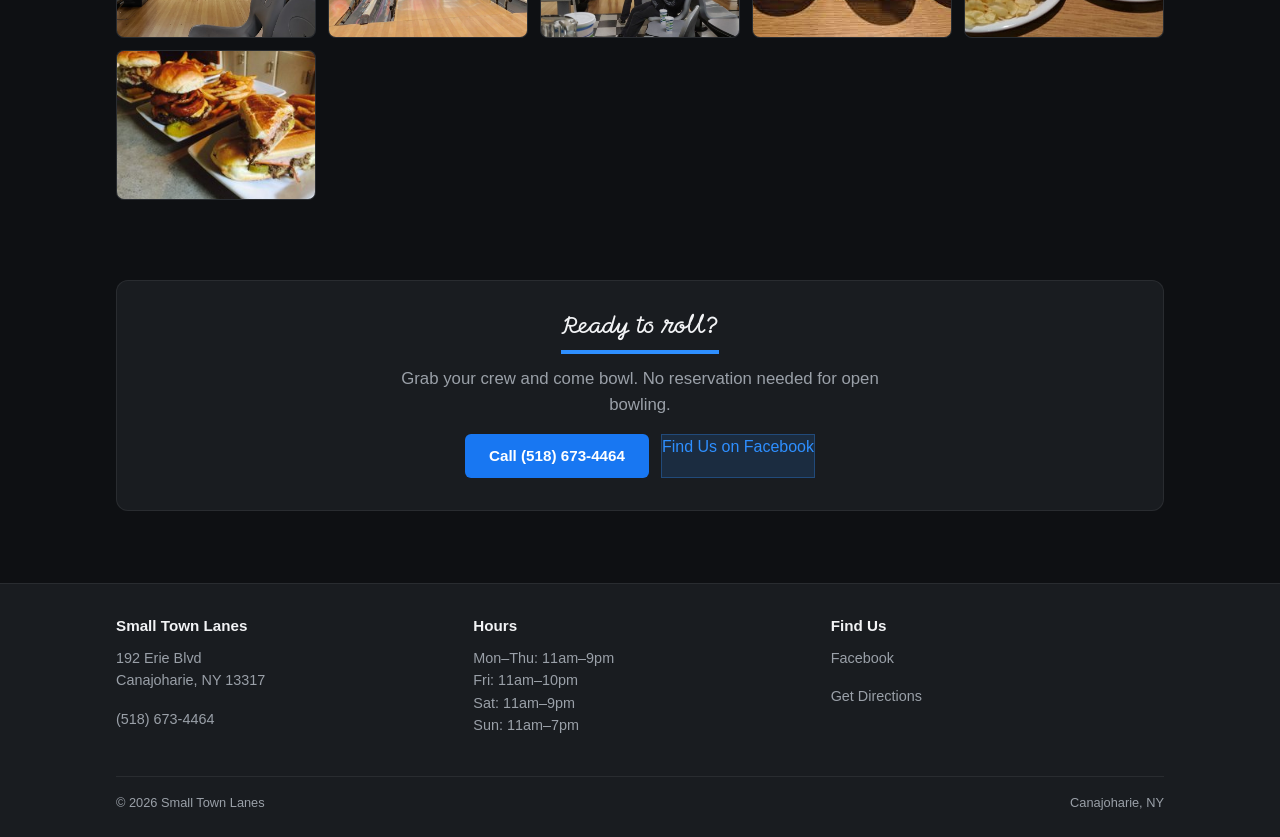
==== commit 05ab0390: "Rename site branding to Small Town Lanes Swaps the displayed business name sitewide (titles, meta de" ====
--- a/index.html
+++ b/index.html
@@ -3,8 +3,8 @@
 <head>
 <meta charset="UTF-8">
 <meta name="viewport" content="width=device-width, initial-scale=1.0">
-<title>Iroquois Lanes | Bowling, Leagues &amp; Restaurant in Canajoharie, NY</title>
-<meta name="description" content="Iroquois Lanes in Canajoharie, NY offers open bowling, leagues, a pro shop, and a full restaurant menu. Call (518) 673-4464.">
+<title>Small Town Lanes | Bowling, Leagues &amp; Restaurant in Canajoharie, NY</title>
+<meta name="description" content="Small Town Lanes in Canajoharie, NY offers open bowling, leagues, a pro shop, and a full restaurant menu. Call (518) 673-4464.">
 <link rel="preconnect" href="https://fonts.googleapis.com">
 <link rel="preconnect" href="https://fonts.gstatic.com" crossorigin>
 <link href="https://fonts.googleapis.com/css2?family=Momo+Signature&display=swap" rel="stylesheet">
@@ -15,7 +15,7 @@
 
 <header class="site-header">
   <div class="header-content">
-    <a href="index.html" class="brand">Iroquois Lanes</a>
+    <a href="index.html" class="brand">Small Town Lanes</a>
     <nav class="main-nav">
       <a href="index.html" aria-current="page">Home</a>
       <a href="leagues.html">Bowling &amp; Leagues</a>
@@ -26,7 +26,7 @@
     </nav>
     <div class="header-actions">
       <button class="nav-toggle" aria-label="Toggle navigation" aria-expanded="false">&#9776;</button>
-      <a href="https://www.facebook.com/p/Iroquois-Lanes-100047014855632/" target="_blank" rel="noopener" class="fb-icon-btn" aria-label="Iroquois Lanes on Facebook">f</a>
+      <a href="https://www.facebook.com/p/Iroquois-Lanes-100047014855632/" target="_blank" rel="noopener" class="fb-icon-btn" aria-label="Small Town Lanes on Facebook">f</a>
       <a href="tel:+15186734464" class="btn-header">Call Now</a>
     </div>
   </div>
@@ -46,7 +46,7 @@
         </div>
       </div>
       <div class="hero-photo-frame">
-        <img src="images/cover-exterior.jpg" alt="The Iroquois Lanes building on Erie Blvd in Canajoharie, NY">
+        <img src="images/cover-exterior.jpg" alt="The Small Town Lanes building on Erie Blvd in Canajoharie, NY">
       </div>
     </div>
   </section>
@@ -112,7 +112,7 @@
             data-hide-cover="false"
             data-show-facepile="true">
             <blockquote cite="https://www.facebook.com/p/Iroquois-Lanes-100047014855632/" class="fb-xfbml-parse-ignore">
-              <a href="https://www.facebook.com/p/Iroquois-Lanes-100047014855632/">Iroquois Lanes</a>
+              <a href="https://www.facebook.com/p/Iroquois-Lanes-100047014855632/">Small Town Lanes</a>
             </blockquote>
           </div>
         </div>
@@ -125,12 +125,12 @@
       <span class="eyebrow">Photos</span>
       <h2>A look inside</h2>
       <div class="photo-strip">
-        <div class="frame"><img src="images/lanes-bowler.jpg" alt="A bowler mid-throw at Iroquois Lanes"></div>
-        <div class="frame"><img src="images/lanes-wide.jpg" alt="Wide view of the lanes at Iroquois Lanes"></div>
+        <div class="frame"><img src="images/lanes-bowler.jpg" alt="A bowler mid-throw at Small Town Lanes"></div>
+        <div class="frame"><img src="images/lanes-wide.jpg" alt="Wide view of the lanes at Small Town Lanes"></div>
         <div class="frame"><img src="images/lanes-family.jpg" alt="A family bowling together with overhead scoring monitors"></div>
-        <div class="frame"><img src="images/apps-mozz-wings.jpg" alt="Mozzarella sticks, wings, and fries at Iroquois Lanes"></div>
-        <div class="frame"><img src="images/sandwiches-chips.jpg" alt="Philly cheesesteak and grilled sandwich with chips at Iroquois Lanes"></div>
-        <div class="frame"><img src="images/burgers-fries.jpg" alt="Burgers and sandwiches with fries at Iroquois Lanes"></div>
+        <div class="frame"><img src="images/apps-mozz-wings.jpg" alt="Mozzarella sticks, wings, and fries at Small Town Lanes"></div>
+        <div class="frame"><img src="images/sandwiches-chips.jpg" alt="Philly cheesesteak and grilled sandwich with chips at Small Town Lanes"></div>
+        <div class="frame"><img src="images/burgers-fries.jpg" alt="Burgers and sandwiches with fries at Small Town Lanes"></div>
       </div>
     </div>
   </section>
@@ -154,7 +154,7 @@
   <div class="wrap">
     <div class="footer-grid">
       <div>
-        <h3>Iroquois Lanes</h3>
+        <h3>Small Town Lanes</h3>
         <p>192 Erie Blvd<br>Canajoharie, NY 13317</p>
         <p><a href="tel:+15186734464">(518) 673-4464</a></p>
       </div>
@@ -169,7 +169,7 @@
       </div>
     </div>
     <div class="footer-bottom">
-      <span>&copy; <span id="year"></span> Iroquois Lanes</span>
+      <span>&copy; <span id="year"></span> Small Town Lanes</span>
       <span>Canajoharie, NY</span>
     </div>
   </div>
--- a/styles.css
+++ b/styles.css
@@ -1,11 +1,11 @@
 /* ============================================
-   Iroquois Lanes — shared stylesheet
+   Small Town Lanes — shared stylesheet
    Dark, plain, easy to read. The only thing
    carried over from Facebook is the blue accent
    color, since visitors will bounce between this
    site and the Facebook Page. Everything else
    (layout, type, structure) is its own thing, so
-   the site reads as Iroquois Lanes' own site, not
+   the site reads as Small Town Lanes' own site, not
    a Facebook clone.
    ============================================ */
 
